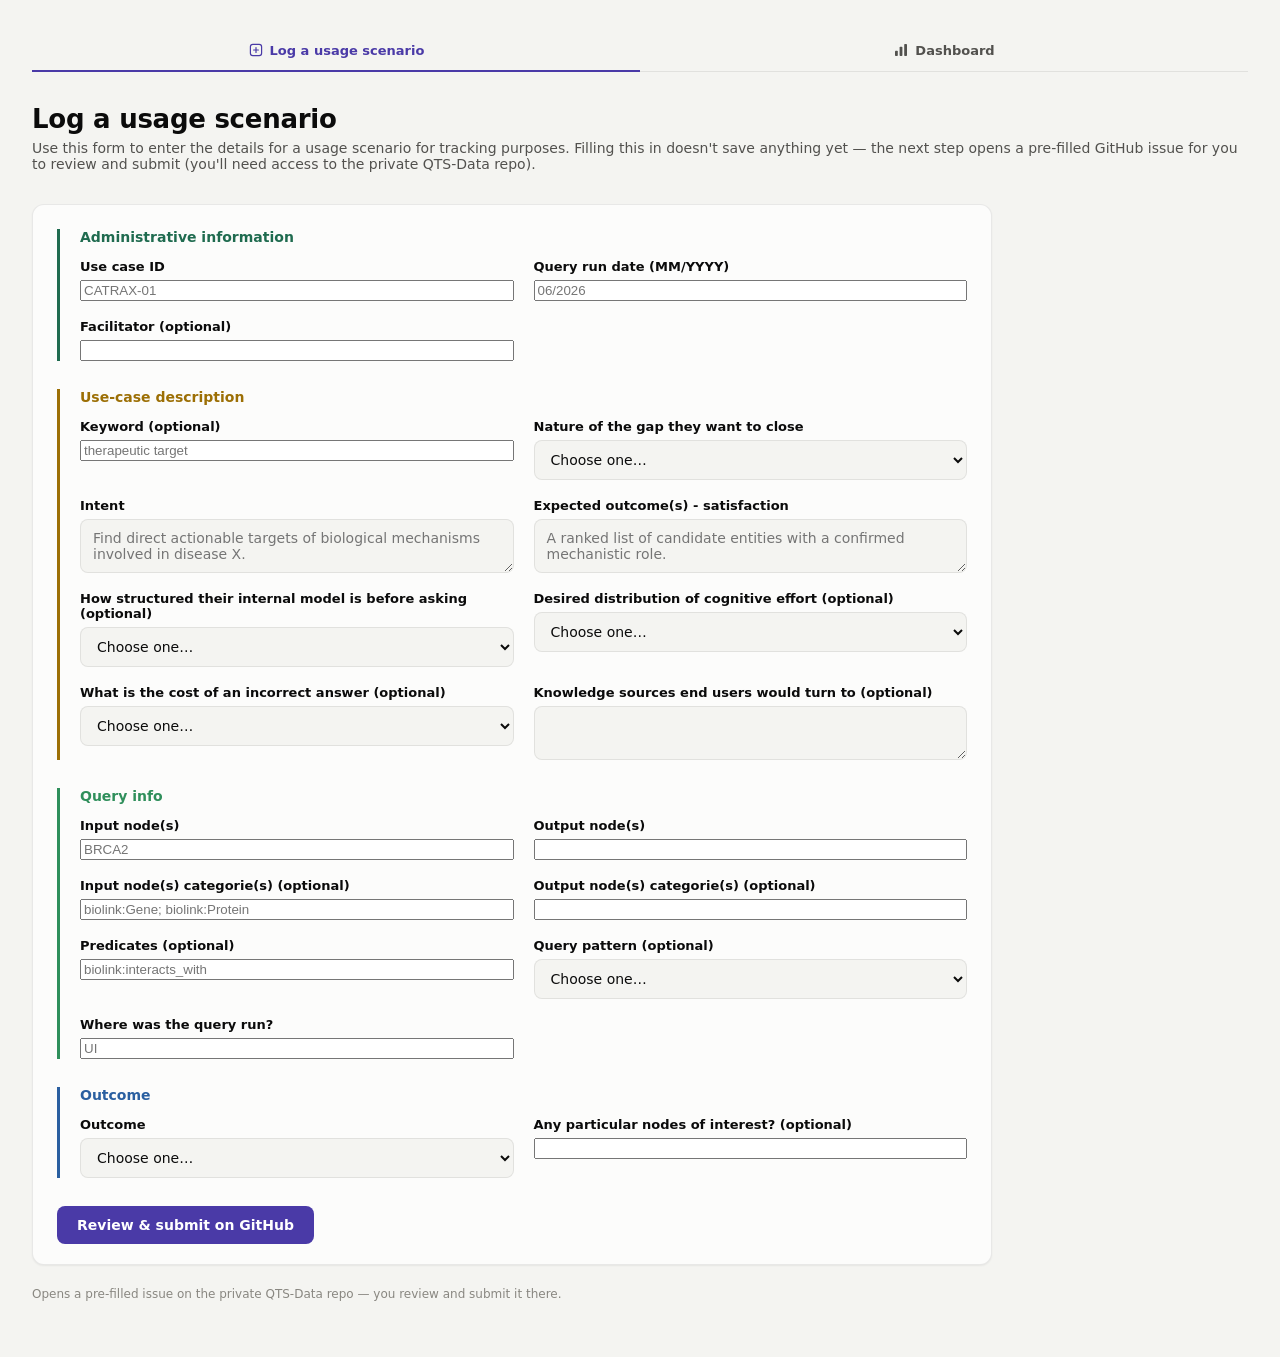
==== docs/log-scenario.html @ da1ccf17 "Add files via upload" ====
<!doctype html>
<html lang="en">
<head>
  <meta charset="utf-8" />
  <meta name="viewport" content="width=device-width, initial-scale=1" />
  <title>Log a Usage Scenario — QTS Dashboard</title>
  <link rel="stylesheet" href="style.css" />
</head>
<body>
  <main class="page">
    <nav class="tab-bar">
      <a href="log-scenario.html" class="tab-link is-active">
        <svg class="tab-icon" viewBox="0 0 20 20" fill="none" aria-hidden="true">
          <rect x="3" y="3" width="14" height="14" rx="3" stroke="currentColor" stroke-width="1.5"/>
          <path d="M10 7v6M7 10h6" stroke="currentColor" stroke-width="1.5" stroke-linecap="round"/>
        </svg>
        Log a usage scenario
      </a>
      <a href="index.html" class="tab-link">
        <svg class="tab-icon" viewBox="0 0 20 20" fill="none" aria-hidden="true">
          <rect x="2.5" y="11" width="3.5" height="6.5" rx="1" fill="currentColor"/>
          <rect x="8.25" y="6" width="3.5" height="11.5" rx="1" fill="currentColor"/>
          <rect x="14" y="2.5" width="3.5" height="15" rx="1" fill="currentColor"/>
        </svg>
        Dashboard
      </a>
    </nav>

    <header class="page-header">
      <h1>Log a usage scenario</h1>
      <p class="subtitle">
        Use this form to enter the details for a usage scenario for tracking purposes.
        Filling this in doesn't save anything yet — the next step opens a pre-filled
        GitHub issue for you to review and submit (you'll need access to the private
        QTS-Data repo).
      </p>
    </header>

    <section class="chart-card form-card">
      <form id="scenario-form" novalidate>

        <!-- Administrative information -->
        <div class="form-section" style="border-left-color: var(--cat-admin)">
          <h2 class="form-section-title" style="color: var(--cat-admin)">Administrative information</h2>
          <div class="form-section-fields">

            <div class="form-field form-field-third">
              <label for="use_case_id">Use case ID</label>
              <input type="text" id="use_case_id" name="use_case_id" required placeholder="CATRAX-01" />
            </div>

            <div class="form-field form-field-third">
              <label for="query_run_date">Query run date (MM/YYYY)</label>
              <input
                type="text"
                id="query_run_date"
                name="query_run_date"
                required
                placeholder="06/2026"
                pattern="^(0[1-9]|1[0-2])/\d{4}$"
              />
            </div>

            <div class="form-field form-field-third">
              <label for="facilitator">Facilitator (optional)</label>
              <input type="text" id="facilitator" name="facilitator" />
            </div>

          </div>
        </div>

        <!-- Use-case description -->
        <div class="form-section" style="border-left-color: var(--cat-usecase)">
          <h2 class="form-section-title" style="color: var(--cat-usecase)">Use-case description</h2>
          <div class="form-section-fields">

            <div class="form-field">
              <label for="keyword">Keyword (optional)</label>
              <input type="text" id="keyword" name="keyword" placeholder="therapeutic target" />
            </div>

            <div class="form-field">
              <label for="nature_of_gap">Nature of the gap they want to close</label>
              <select id="nature_of_gap" name="nature_of_gap" required>
                <option value="" disabled selected>Choose one…</option>
                <option>0 - out of scope</option>
                <option>1 - Information gap</option>
                <option>2 - Understanding gap</option>
                <option>3 - Decision gap</option>
                <option>4 - Production gap</option>
                <option>5 - Orientation gap</option>
              </select>
            </div>

            <div class="form-field">
              <label for="intent">Intent</label>
              <textarea
                id="intent"
                name="intent"
                rows="2"
                required
                placeholder="Find direct actionable targets of biological mechanisms involved in disease X."
              ></textarea>
            </div>

            <div class="form-field">
              <label for="expected_outcome">Expected outcome(s) - satisfaction</label>
              <textarea
                id="expected_outcome"
                name="expected_outcome"
                rows="2"
                required
                placeholder="A ranked list of candidate entities with a confirmed mechanistic role."
              ></textarea>
            </div>

            <div class="form-field form-field-third">
              <label for="internal_model_structure">How structured their internal model is before asking (optional)</label>
              <select id="internal_model_structure" name="internal_model_structure">
                <option value="" selected>Choose one…</option>
                <option>1 - Undefined</option>
                <option>2 - Broad</option>
                <option>3 - Structured</option>
                <option>4 - Constrained</option>
                <option>5 - Hypothesis-driven</option>
              </select>
            </div>

            <div class="form-field form-field-third">
              <label for="cognitive_effort">Desired distribution of cognitive effort (optional)</label>
              <select id="cognitive_effort" name="cognitive_effort">
                <option value="" selected>Choose one…</option>
                <option>1 - Stimulus only</option>
                <option>2 - Co-thinking</option>
                <option>3 - Guided support</option>
                <option>4 - Delegated reasoning</option>
                <option>5 - Full delegation</option>
              </select>
            </div>

            <div class="form-field form-field-third">
              <label for="cost_of_error">What is the cost of an incorrect answer (optional)</label>
              <select id="cost_of_error" name="cost_of_error">
                <option value="" selected>Choose one…</option>
                <option>1 - Low</option>
                <option>2 - Moderate</option>
                <option>3 - Practical impact</option>
                <option>4 - High consequence</option>
                <option>5 - Critical/irreversible</option>
              </select>
            </div>

            <div class="form-field form-field-full">
              <label for="knowledge_sources">Knowledge sources end users would turn to (optional)</label>
              <textarea id="knowledge_sources" name="knowledge_sources" rows="2"></textarea>
            </div>

          </div>
        </div>

        <!-- Query info -->
        <div class="form-section" style="border-left-color: var(--cat-query)">
          <h2 class="form-section-title" style="color: var(--cat-query)">Query info</h2>
          <div class="form-section-fields">

            <div class="form-field">
              <label for="input_nodes">Input node(s)</label>
              <input type="text" id="input_nodes" name="input_nodes" required placeholder="BRCA2" />
            </div>

            <div class="form-field">
              <label for="output_nodes">Output node(s)</label>
              <input type="text" id="output_nodes" name="output_nodes" required />
            </div>

            <div class="form-field form-field-third">
              <label for="input_node_categories">Input node(s) categorie(s) (optional)</label>
              <input type="text" id="input_node_categories" name="input_node_categories" placeholder="biolink:Gene; biolink:Protein" />
            </div>

            <div class="form-field form-field-third">
              <label for="output_node_categories">Output node(s) categorie(s) (optional)</label>
              <input type="text" id="output_node_categories" name="output_node_categories" />
            </div>

            <div class="form-field form-field-third">
              <label for="predicates">Predicates (optional)</label>
              <input type="text" id="predicates" name="predicates" placeholder="biolink:interacts_with" />
            </div>

            <div class="form-field">
              <label for="query_pattern">Query pattern (optional)</label>
              <select id="query_pattern" name="query_pattern">
                <option value="" selected>Choose one…</option>
                <option>1 - Deductive</option>
                <option>2 - Causal</option>
                <option>3 - Mechanistic</option>
                <option>4 - Contextual</option>
              </select>
            </div>

            <div class="form-field">
              <label for="where_run">Where was the query run?</label>
              <input type="text" id="where_run" name="where_run" required placeholder="UI" />
            </div>

          </div>
        </div>

        <!-- Outcome -->
        <div class="form-section" style="border-left-color: var(--cat-outcome)">
          <h2 class="form-section-title" style="color: var(--cat-outcome)">Outcome</h2>
          <div class="form-section-fields">

            <div class="form-field">
              <label for="outcome">Outcome</label>
              <select id="outcome" name="outcome" required>
                <option value="" disabled selected>Choose one…</option>
                <option>Y</option>
                <option>Partial</option>
                <option>N</option>
              </select>
            </div>

            <div class="form-field">
              <label for="nodes_of_interest">Any particular nodes of interest? (optional)</label>
              <input type="text" id="nodes_of_interest" name="nodes_of_interest" />
            </div>

            <div id="outcome-followups" hidden>
              <p class="form-section-note">
                The fields below are about what went wrong — fill them in since the
                outcome above wasn't fully successful.
              </p>

              <div class="form-field">
                <label for="nodes_of_non_interest">Any particular nodes of non interest (must not show)?</label>
                <input type="text" id="nodes_of_non_interest" name="nodes_of_non_interest" />
              </div>

              <div class="form-field">
                <label for="system_functioning_level">Translator system functioning level for need</label>
                <input type="text" id="system_functioning_level" name="system_functioning_level" placeholder="grouping" />
              </div>

              <div class="form-field">
                <label for="workaround_existing">Is a workaround existing? (indicate the development stage)</label>
                <input type="text" id="workaround_existing" name="workaround_existing" placeholder="not implemented yet" />
              </div>

              <div class="form-field">
                <label for="github_issue_link">GitHub issue link (separate dev-team issue, not this submission)</label>
                <input type="url" id="github_issue_link" name="github_issue_link" placeholder="https://github.com/…" />
              </div>

              <div class="form-field form-field-full">
                <label for="explanation_of_need">Explanation of the need</label>
                <textarea id="explanation_of_need" name="explanation_of_need" rows="2"></textarea>
              </div>
            </div>

          </div>
        </div>

        <div id="form-message" class="form-message" hidden></div>

        <button type="submit" class="form-submit">Review &amp; submit on GitHub</button>
      </form>
    </section>

    <footer class="page-footer">
      <span>Opens a pre-filled issue on the private QTS-Data repo — you review and submit it there.</span>
    </footer>
  </main>

  <script src="log-scenario.js"></script>
</body>
</html>
---- docs/style.css ----
:root {
  color-scheme: light;
  --surface-1: #fcfcfb;
  --page-plane: #f4f4f1;
  --text-primary: #0b0b0b;
  --text-secondary: #52514e;
  --text-muted: #898781;
  --gridline: #e1e0d9;
  --baseline: #c3c2b7;
  --border: rgba(11, 11, 11, 0.08);
  --shadow: rgba(11, 11, 11, 0.06);
  --series-1: #4a3aa7;
  --series-1-hover: #352b7c;
  --series-1-track: #e9e5f7;
  --badge-live-bg: #ece8f9;
  --badge-live-text: #3a2f85;
  --rank-bg: #edece7;
  --status-critical: #d03b3b;
  --status-critical-bg: rgba(208, 59, 59, 0.10);
  /* Status palette -- fixed, never themed (same values in light/dark per
     the dataviz skill's reference palette). Used for the Outcome chart's
     Y/Partial/N, which carries inherent good/warn/bad meaning, not
     generic categorical identity. */
  --status-good: #0ca30c;
  --status-warning: #fab219;
  /* log-scenario.html section accents, matching DataDictionary.pdf's 4
     category colors (approximate -- tune against the PDF directly if the
     exact hues matter). Used as section accents only, not the site's
     primary brand color. */
  --cat-admin: #1f6b4f;
  --cat-usecase: #9c6f05;
  --cat-query: #2f8f5b;
  --cat-outcome: #2a5fa0;
}

@media (prefers-color-scheme: dark) {
  :root {
    color-scheme: dark;
    --surface-1: #1a1a19;
    --page-plane: #101010;
    --text-primary: #ffffff;
    --text-secondary: #c3c2b7;
    --text-muted: #898781;
    --gridline: #2c2c2a;
    --baseline: #383835;
    --border: rgba(255, 255, 255, 0.09);
    --shadow: rgba(0, 0, 0, 0.35);
    --series-1: #9085e9;
    --series-1-hover: #aba2f0;
    --series-1-track: #241f3d;
    --badge-live-bg: #2a2447;
    --badge-live-text: #b7aef2;
    --rank-bg: #242423;
    --cat-admin: #4fcfa0;
    --cat-usecase: #e0b23e;
    --cat-query: #6bd99b;
    --cat-outcome: #7da8e0;
  }
}

* {
  box-sizing: border-box;
}

body {
  margin: 0;
  background: var(--page-plane);
  color: var(--text-primary);
  font-family: system-ui, -apple-system, "Segoe UI", sans-serif;
}

.page {
  max-width: 1600px;
  margin: 0 auto;
  padding: 32px 32px 56px;
}

/* ---------- Nav ---------- */

.tab-bar {
  display: flex;
  border-bottom: 1px solid var(--border);
  margin-bottom: 32px;
}

.tab-link {
  display: flex;
  align-items: center;
  justify-content: center;
  gap: 6px;
  flex: 1;
  padding: 10px 0 12px;
  font-size: 13px;
  font-weight: 600;
  color: var(--text-secondary);
  text-decoration: none;
  border-bottom: 2px solid transparent;
  margin-bottom: -1px;
}

.tab-link:hover {
  color: var(--text-primary);
}

.tab-link.is-active {
  color: var(--series-1);
  border-bottom-color: var(--series-1);
}

.tab-icon {
  width: 16px;
  height: 16px;
  flex-shrink: 0;
}

/* ---------- Header ---------- */

.header-top {
  display: flex;
  align-items: center;
  justify-content: flex-end;
  gap: 12px;
  margin-bottom: 16px;
}

.badge {
  display: inline-flex;
  align-items: center;
  gap: 6px;
  font-size: 12px;
  font-weight: 600;
  padding: 5px 10px;
  border-radius: 999px;
  white-space: nowrap;
}

.badge-muted {
  background: transparent;
  color: var(--text-muted);
  font-weight: 500;
}

.page-header h1 {
  font-size: 26px;
  font-weight: 700;
  letter-spacing: -0.01em;
  margin: 0 0 6px;
}

.subtitle {
  color: var(--text-secondary);
  margin: 0 0 32px;
  font-size: 14px;
}

/* ---------- Stat tiles ---------- */

.stat-grid {
  display: grid;
  grid-template-columns: repeat(3, 1fr);
  gap: 14px;
  margin-bottom: 20px;
}

@media (max-width: 640px) {
  .stat-grid {
    grid-template-columns: 1fr;
  }
}

.stat-tile {
  display: flex;
  flex-direction: column;
  gap: 6px;
  background: var(--surface-1);
  border: 1px solid var(--border);
  border-radius: 12px;
  padding: 18px 20px 20px;
  box-shadow: 0 1px 2px var(--shadow);
}

.stat-icon {
  width: 18px;
  height: 18px;
  color: var(--series-1);
  margin-bottom: 2px;
}

.stat-label {
  font-size: 13px;
  color: var(--text-secondary);
}

.stat-value {
  font-size: 32px;
  font-weight: 700;
  line-height: 1.1;
  letter-spacing: -0.01em;
  font-variant-numeric: proportional-nums;
}

.stat-value-text {
  font-size: 18px;
  font-weight: 600;
  line-height: 1.3;
}

.stat-sub {
  font-size: 13px;
  color: var(--text-muted);
}

/* ---------- Chart grid ---------- */

.chart-grid {
  display: grid;
  grid-template-columns: repeat(2, minmax(0, 1fr));
  gap: 20px;
  margin-bottom: 20px;
}

.chart-grid .chart-card {
  margin-bottom: 0;
}

/* Charts that need the full row -- the trend line (many x-axis points)
   and the outcome-by-gap breakdown (a legend + several stacked rows). */
.chart-span-2 {
  grid-column: 1 / -1;
}

@media (max-width: 860px) {
  .chart-grid {
    grid-template-columns: 1fr;
  }
}

/* ---------- Chart card ---------- */

.chart-card {
  background: var(--surface-1);
  border: 1px solid var(--border);
  border-radius: 12px;
  padding: 24px 24px 20px;
  margin-bottom: 20px;
  box-shadow: 0 1px 2px var(--shadow);
  position: relative;
}

.chart-card-header {
  display: flex;
  align-items: baseline;
  justify-content: space-between;
  gap: 12px;
  margin-bottom: 18px;
  flex-wrap: wrap;
}

.chart-card-header h2 {
  font-size: 15px;
  font-weight: 600;
  margin: 0;
}

.chart-card-sub {
  font-size: 12px;
  color: var(--text-muted);
}

.empty-state {
  color: var(--text-muted);
  font-size: 14px;
  padding: 24px 0;
}

#chart-container,
#outcome-container {
  display: flex;
  flex-direction: column;
  gap: 4px;
}

.bar-row,
.outcome-row {
  display: grid;
  align-items: center;
  gap: 12px;
  padding: 7px 8px;
  border-radius: 8px;
  cursor: pointer;
}

.bar-row {
  grid-template-columns: 22px minmax(0, 160px) 1fr 40px 44px;
}

/* No rank column — outcome is a fixed 3-state scale, not ranked by count. */
.outcome-row {
  grid-template-columns: minmax(0, 160px) 1fr 40px 44px;
}

.bar-row:hover,
.bar-row:focus-visible,
.outcome-row:hover,
.outcome-row:focus-visible {
  background: color-mix(in srgb, var(--series-1) 6%, transparent);
  outline: none;
}

.bar-row:focus-visible,
.outcome-row:focus-visible {
  outline: 2px solid var(--series-1);
  outline-offset: -2px;
}

.bar-rank {
  width: 22px;
  height: 22px;
  border-radius: 50%;
  background: var(--rank-bg);
  color: var(--text-secondary);
  font-size: 11px;
  font-weight: 700;
  display: flex;
  align-items: center;
  justify-content: center;
  font-variant-numeric: tabular-nums;
}

.bar-label {
  overflow: hidden;
  text-overflow: ellipsis;
  white-space: nowrap;
  font-size: 13px;
  color: var(--text-primary);
  font-weight: 500;
}

.bar-track {
  height: 20px;
  border-radius: 6px;
  background: var(--series-1-track);
  overflow: hidden;
}

.bar-fill {
  height: 100%;
  background: var(--series-1);
  border-radius: 6px;
  min-width: 6px;
  transition: background 0.1s ease;
}

.bar-row:hover .bar-fill,
.bar-row:focus-visible .bar-fill {
  background: var(--series-1-hover);
}

/* Outcome carries inherent good/warn/bad meaning, so its fill uses the
   fixed status palette instead of the brand hue -- never color alone,
   always paired with the row's own text label. */
.bar-fill-good {
  background: var(--status-good);
}

.bar-fill-warning {
  background: var(--status-warning);
}

.bar-fill-critical {
  background: var(--status-critical);
}

.outcome-row:hover .bar-fill,
.outcome-row:focus-visible .bar-fill {
  filter: brightness(0.88);
}

.bar-value {
  font-size: 13px;
  font-weight: 600;
  color: var(--text-primary);
  font-variant-numeric: tabular-nums;
  text-align: right;
}

.bar-pct {
  font-size: 12px;
  color: var(--text-muted);
  font-variant-numeric: tabular-nums;
  text-align: right;
}

/* ---------- Stacked chart (outcome by gap) ---------- */

.stacked-legend {
  display: flex;
  gap: 16px;
  flex-wrap: wrap;
  margin-bottom: 14px;
}

.legend-item {
  display: flex;
  align-items: center;
  gap: 6px;
  font-size: 12px;
  color: var(--text-secondary);
}

.legend-swatch {
  width: 10px;
  height: 10px;
  border-radius: 2px;
  flex-shrink: 0;
}

.legend-swatch-good {
  background: var(--status-good);
}

.legend-swatch-warning {
  background: var(--status-warning);
}

.legend-swatch-critical {
  background: var(--status-critical);
}

.stacked-rows {
  display: flex;
  flex-direction: column;
  gap: 4px;
}

.stacked-row {
  display: grid;
  grid-template-columns: minmax(0, 160px) 1fr 40px;
  align-items: center;
  gap: 12px;
  padding: 7px 8px;
  border-radius: 8px;
  cursor: pointer;
}

.stacked-row:hover {
  background: color-mix(in srgb, var(--series-1) 6%, transparent);
}

.stacked-label {
  overflow: hidden;
  text-overflow: ellipsis;
  white-space: nowrap;
  font-size: 13px;
  color: var(--text-primary);
  font-weight: 500;
}

.stacked-track {
  height: 20px;
  border-radius: 6px;
  display: flex;
  gap: 2px; /* the surface-color gap between segments */
  overflow: hidden;
}

.stacked-segment {
  height: 100%;
  cursor: pointer;
}

.stacked-segment:focus-visible {
  outline: 2px solid var(--text-primary);
  outline-offset: -2px;
}

.stacked-segment:first-child {
  border-radius: 6px 0 0 6px;
}

.stacked-segment:last-child {
  border-radius: 0 6px 6px 0;
}

.stacked-segment-good {
  background: var(--status-good);
}

.stacked-segment-warning {
  background: var(--status-warning);
}

.stacked-segment-critical {
  background: var(--status-critical);
}

.stacked-total {
  font-size: 13px;
  font-weight: 600;
  color: var(--text-primary);
  font-variant-numeric: tabular-nums;
  text-align: right;
}

/* ---------- Tooltip ---------- */

.tooltip {
  position: absolute;
  pointer-events: none;
  background: var(--surface-1);
  border: 1px solid var(--border);
  border-radius: 6px;
  padding: 8px 10px;
  font-size: 13px;
  box-shadow: 0 4px 16px var(--shadow);
  white-space: nowrap;
  z-index: 10;
}

.tooltip .tooltip-value {
  font-weight: 700;
  color: var(--text-primary);
}

.tooltip .tooltip-label {
  color: var(--text-secondary);
  margin-left: 6px;
}

/* ---------- Trend chart ---------- */

.trend-chart {
  width: 100%;
}

.trend-svg {
  width: 100%;
  height: auto;
  display: block;
  overflow: visible;
}

.trend-gridline {
  stroke: var(--gridline);
  stroke-width: 1;
}

.trend-baseline {
  stroke: var(--baseline);
  stroke-width: 1;
}

.trend-tick-label,
.trend-month-label {
  font-size: 10px;
  fill: var(--text-muted);
  font-variant-numeric: tabular-nums;
}

.trend-area {
  fill: var(--series-1);
  fill-opacity: 0.1;
  stroke: none;
}

.trend-line {
  fill: none;
  stroke: var(--series-1);
  stroke-width: 2;
  stroke-linejoin: round;
  stroke-linecap: round;
}

.trend-end-dot {
  fill: var(--series-1);
  stroke: var(--surface-1);
  stroke-width: 2;
}

.trend-end-label {
  font-size: 12px;
  font-weight: 700;
  fill: var(--text-primary);
  font-variant-numeric: tabular-nums;
}

.trend-crosshair {
  stroke: var(--baseline);
  stroke-width: 1;
}

/* ---------- Footer ---------- */

.page-footer {
  margin-top: 22px;
  font-size: 12px;
  color: var(--text-muted);
}

/* ---------- Form (log-scenario.html) ---------- */

.form-card {
  max-width: 960px;
}

.form-section {
  border-left: 3px solid transparent;
  padding-left: 20px;
  margin-bottom: 28px;
}

.form-section-title {
  font-size: 14px;
  font-weight: 700;
  margin: 0 0 14px;
}

.form-section-note {
  font-size: 12px;
  color: var(--text-muted);
  margin: -8px 0 16px;
  grid-column: 1 / -1;
}

/* A 6-column base grid so rows of 2 or 3 fields both land evenly: a plain
   .form-field spans half a row (3/6, the default); .form-field-third spans
   a third (2/6, for 3-up rows); .form-field-full spans the whole row. */
.form-section-fields {
  display: grid;
  grid-template-columns: repeat(6, minmax(0, 1fr));
  gap: 18px 20px;
}

@media (max-width: 860px) {
  .form-section-fields {
    grid-template-columns: repeat(2, minmax(0, 1fr));
  }
  .form-field-third {
    grid-column: span 1;
  }
}

@media (max-width: 520px) {
  .form-section-fields {
    grid-template-columns: 1fr;
  }
  .form-field-third {
    grid-column: span 1;
  }
}

.form-field-third {
  grid-column: span 2;
}

.form-field-full {
  grid-column: 1 / -1;
}

/* #outcome-followups wraps a group of conditional fields; when visible its
   children need to participate directly in the parent .form-section-fields
   grid (not sit in their own nested box). When JS sets [hidden], the
   browser's own [hidden] { display: none } default takes over as normal. */
#outcome-followups:not([hidden]) {
  display: contents;
}

.form-field {
  grid-column: span 3;
  display: flex;
  flex-direction: column;
  gap: 6px;
}

.form-field label {
  font-size: 13px;
  font-weight: 600;
  color: var(--text-primary);
}

.form-field select,
.form-field textarea {
  font: inherit;
  font-size: 14px;
  color: var(--text-primary);
  background: var(--page-plane);
  border: 1px solid var(--border);
  border-radius: 8px;
  padding: 10px 12px;
  resize: vertical;
}

.form-field select:focus,
.form-field textarea:focus {
  outline: 2px solid var(--series-1);
  outline-offset: -1px;
}

.form-checkbox-field {
  display: flex;
  align-items: flex-start;
  gap: 8px;
  margin-bottom: 20px;
}

.form-checkbox-field input[type="checkbox"] {
  width: 16px;
  height: 16px;
  margin-top: 2px;
  accent-color: var(--series-1);
  flex-shrink: 0;
  cursor: pointer;
}

.form-checkbox-field label {
  font-size: 13px;
  color: var(--text-secondary);
  cursor: pointer;
}

.form-submit {
  font: inherit;
  font-size: 14px;
  font-weight: 600;
  color: #ffffff;
  background: var(--series-1);
  border: none;
  border-radius: 8px;
  padding: 11px 20px;
  cursor: pointer;
}

.form-submit:hover:not(:disabled) {
  background: var(--series-1-hover);
}

.form-submit:disabled {
  opacity: 0.6;
  cursor: default;
}

.form-message {
  font-size: 13px;
  padding: 10px 14px;
  border-radius: 8px;
  margin-bottom: 16px;
}

.form-message-success {
  background: var(--badge-live-bg);
  color: var(--badge-live-text);
}

.form-message-success a {
  color: inherit;
  font-weight: 700;
}

.form-message-error {
  background: var(--status-critical-bg);
  color: var(--status-critical);
}
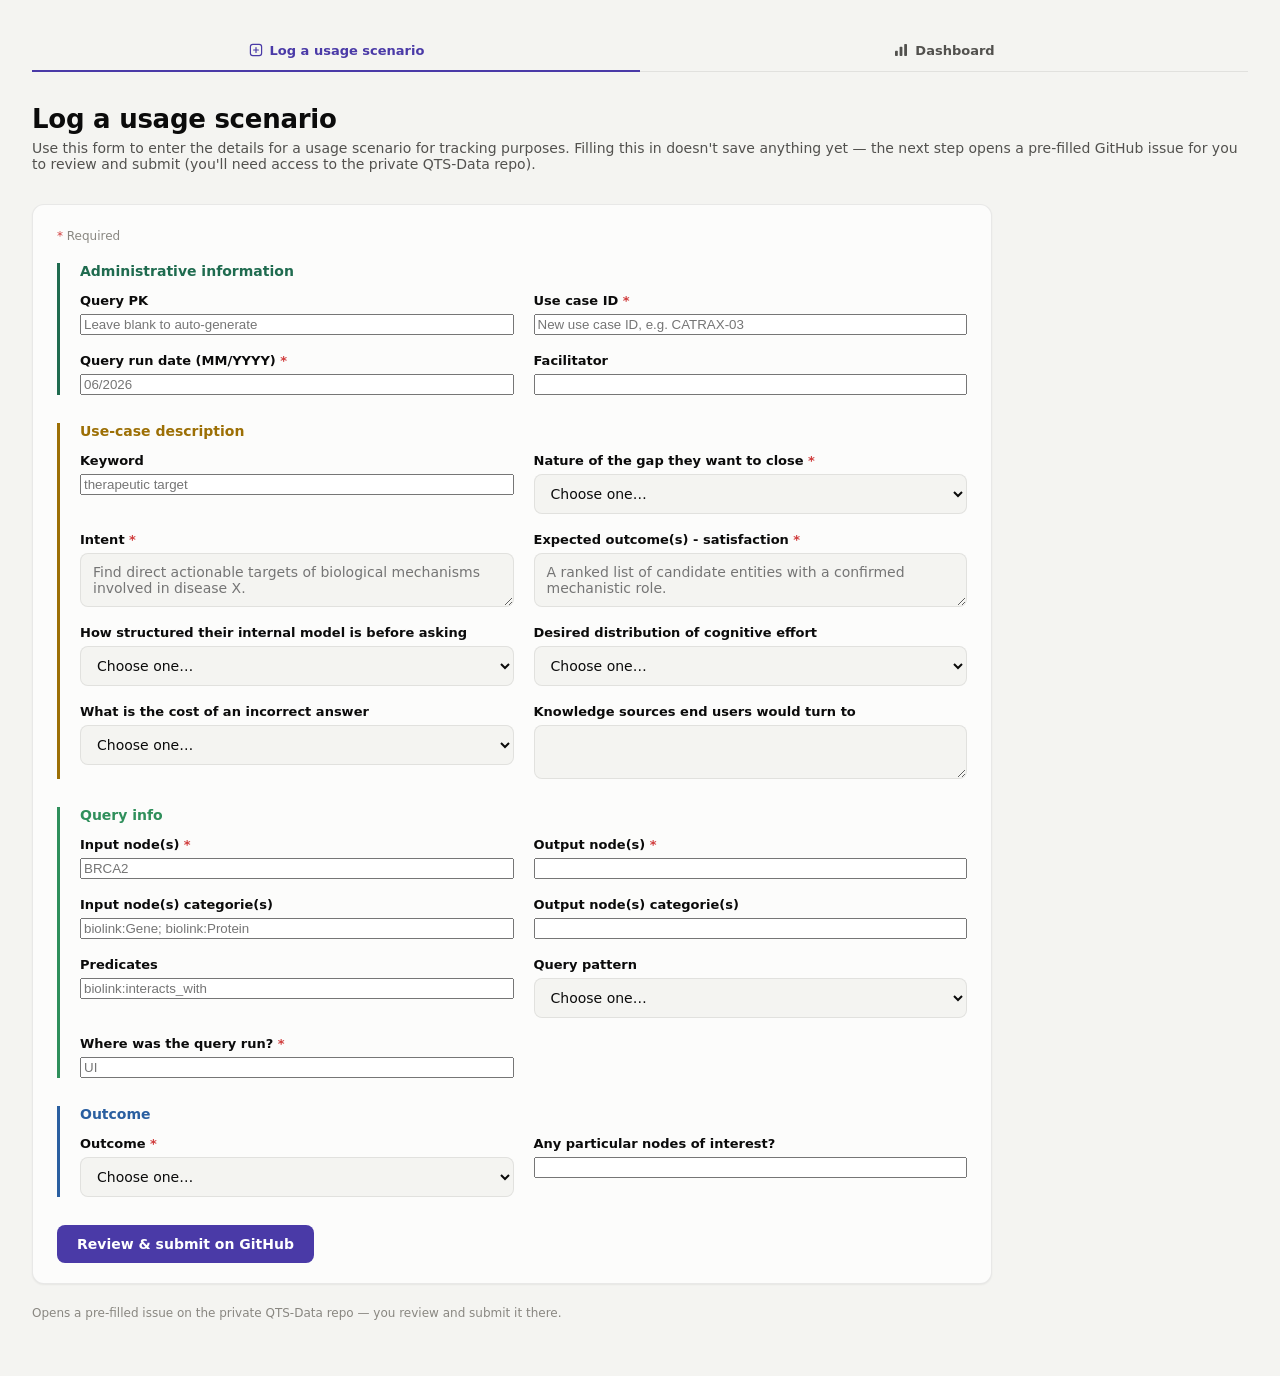
==== commit f65a9886: "🚀 new plots" ====
--- a/docs/log-scenario.html
+++ b/docs/log-scenario.html
@@ -38,18 +38,37 @@
 
     <section class="chart-card form-card">
       <form id="scenario-form" novalidate>
+        <p class="form-required-note"><span class="required-mark">*</span> Required</p>
 
         <!-- Administrative information -->
         <div class="form-section" style="border-left-color: var(--cat-admin)">
           <h2 class="form-section-title" style="color: var(--cat-admin)">Administrative information</h2>
           <div class="form-section-fields">
 
-            <div class="form-field form-field-third">
-              <label for="use_case_id">Use case ID</label>
-              <input type="text" id="use_case_id" name="use_case_id" required placeholder="CATRAX-01" />
-            </div>
-
-            <div class="form-field form-field-third">
+            <div class="form-field">
+              <label for="query_pk">Query PK</label>
+              <input
+                type="text"
+                id="query_pk"
+                name="query_pk"
+                placeholder="Leave blank to auto-generate"
+                pattern="^[A-Za-z0-9\-]+$"
+                title="Letters, numbers and hyphens only"
+              />
+            </div>
+
+            <!-- Neither control carries name="use_case_id": log-scenario.js
+                 sets that param from whichever one is in use. -->
+            <div class="form-field">
+              <label for="use_case_id_select">Use case ID</label>
+              <select id="use_case_id_select" required>
+                <option value="" disabled selected>Choose one…</option>
+                <option value="__new__">+ Add a new use case ID…</option>
+              </select>
+              <input type="text" id="use_case_id_new" placeholder="New use case ID, e.g. CATRAX-03" hidden />
+            </div>
+
+            <div class="form-field">
               <label for="query_run_date">Query run date (MM/YYYY)</label>
               <input
                 type="text"
@@ -61,8 +80,8 @@
               />
             </div>
 
-            <div class="form-field form-field-third">
-              <label for="facilitator">Facilitator (optional)</label>
+            <div class="form-field">
+              <label for="facilitator">Facilitator</label>
               <input type="text" id="facilitator" name="facilitator" />
             </div>
 
@@ -75,7 +94,7 @@
           <div class="form-section-fields">
 
             <div class="form-field">
-              <label for="keyword">Keyword (optional)</label>
+              <label for="keyword">Keyword</label>
               <input type="text" id="keyword" name="keyword" placeholder="therapeutic target" />
             </div>
 
@@ -115,7 +134,7 @@
             </div>
 
             <div class="form-field form-field-third">
-              <label for="internal_model_structure">How structured their internal model is before asking (optional)</label>
+              <label for="internal_model_structure">How structured their internal model is before asking</label>
               <select id="internal_model_structure" name="internal_model_structure">
                 <option value="" selected>Choose one…</option>
                 <option>1 - Undefined</option>
@@ -127,7 +146,7 @@
             </div>
 
             <div class="form-field form-field-third">
-              <label for="cognitive_effort">Desired distribution of cognitive effort (optional)</label>
+              <label for="cognitive_effort">Desired distribution of cognitive effort</label>
               <select id="cognitive_effort" name="cognitive_effort">
                 <option value="" selected>Choose one…</option>
                 <option>1 - Stimulus only</option>
@@ -139,7 +158,7 @@
             </div>
 
             <div class="form-field form-field-third">
-              <label for="cost_of_error">What is the cost of an incorrect answer (optional)</label>
+              <label for="cost_of_error">What is the cost of an incorrect answer</label>
               <select id="cost_of_error" name="cost_of_error">
                 <option value="" selected>Choose one…</option>
                 <option>1 - Low</option>
@@ -151,7 +170,7 @@
             </div>
 
             <div class="form-field form-field-full">
-              <label for="knowledge_sources">Knowledge sources end users would turn to (optional)</label>
+              <label for="knowledge_sources">Knowledge sources end users would turn to</label>
               <textarea id="knowledge_sources" name="knowledge_sources" rows="2"></textarea>
             </div>
 
@@ -174,22 +193,22 @@
             </div>
 
             <div class="form-field form-field-third">
-              <label for="input_node_categories">Input node(s) categorie(s) (optional)</label>
+              <label for="input_node_categories">Input node(s) categorie(s)</label>
               <input type="text" id="input_node_categories" name="input_node_categories" placeholder="biolink:Gene; biolink:Protein" />
             </div>
 
             <div class="form-field form-field-third">
-              <label for="output_node_categories">Output node(s) categorie(s) (optional)</label>
+              <label for="output_node_categories">Output node(s) categorie(s)</label>
               <input type="text" id="output_node_categories" name="output_node_categories" />
             </div>
 
             <div class="form-field form-field-third">
-              <label for="predicates">Predicates (optional)</label>
+              <label for="predicates">Predicates</label>
               <input type="text" id="predicates" name="predicates" placeholder="biolink:interacts_with" />
             </div>
 
             <div class="form-field">
-              <label for="query_pattern">Query pattern (optional)</label>
+              <label for="query_pattern">Query pattern</label>
               <select id="query_pattern" name="query_pattern">
                 <option value="" selected>Choose one…</option>
                 <option>1 - Deductive</option>
@@ -223,7 +242,7 @@
             </div>
 
             <div class="form-field">
-              <label for="nodes_of_interest">Any particular nodes of interest? (optional)</label>
+              <label for="nodes_of_interest">Any particular nodes of interest?</label>
               <input type="text" id="nodes_of_interest" name="nodes_of_interest" />
             </div>
 
--- a/docs/style.css
+++ b/docs/style.css
@@ -31,6 +31,36 @@
   --cat-usecase: #9c6f05;
   --cat-query: #2f8f5b;
   --cat-outcome: #2a5fa0;
+  /* Diverging blue <-> red with a neutral gray midpoint (cost of an
+     incorrect answer: Low ... Critical). Each arm validated as a one-hue
+     ordinal ramp with the dataviz skill's validator, per mode. */
+  --diverging-1: #256abf;
+  --diverging-2: #86b6ef;
+  --diverging-3: #d6d5ce;
+  --diverging-4: #f09a99;
+  --diverging-5: #d13f3e;
+  /* Heatmap: 5 steps of the brand purple mixed toward the surface, few ->
+     many, with the label ink that stays legible on each step. Defined via
+     var() so they follow --series-1/--surface-1 into dark mode. */
+  --heat-1: color-mix(in srgb, var(--series-1) 20%, var(--surface-1));
+  --heat-2: color-mix(in srgb, var(--series-1) 40%, var(--surface-1));
+  --heat-3: color-mix(in srgb, var(--series-1) 60%, var(--surface-1));
+  --heat-4: color-mix(in srgb, var(--series-1) 80%, var(--surface-1));
+  --heat-5: var(--series-1);
+  --heat-1-text: var(--text-primary);
+  --heat-2-text: var(--text-primary);
+  --heat-3-text: #ffffff;
+  --heat-4-text: #ffffff;
+  --heat-5-text: #ffffff;
+  /* Pie slices (where run, query pattern): categorical, fixed order, never
+     cycled -- a 5th+ category folds into a gray "Other". Validated all-pairs
+     with the dataviz skill's checker (light: all pass; dark: CVD in the
+     6-8 band, covered by the 2px slice gaps + labeled legend). */
+  --pie-1: #6250d6;
+  --pie-2: #eda100;
+  --pie-3: #008300;
+  --pie-4: #e87ba4;
+  --pie-other: #a9a8a0;
 }
 
 @media (prefers-color-scheme: dark) {
@@ -55,6 +85,26 @@
     --cat-usecase: #e0b23e;
     --cat-query: #6bd99b;
     --cat-outcome: #7da8e0;
+    --diverging-1: #5598e7;
+    --diverging-2: #1c5cab;
+    --diverging-3: #4a4a46;
+    --diverging-4: #9e4544;
+    --diverging-5: #e66767;
+    --heat-1: color-mix(in srgb, var(--series-1) 20%, var(--surface-1));
+    --heat-2: color-mix(in srgb, var(--series-1) 40%, var(--surface-1));
+    --heat-3: color-mix(in srgb, var(--series-1) 60%, var(--surface-1));
+    --heat-4: color-mix(in srgb, var(--series-1) 80%, var(--surface-1));
+    --heat-5: var(--series-1);
+    --heat-1-text: #ffffff;
+    --heat-2-text: #ffffff;
+    --heat-3-text: #ffffff;
+    --heat-4-text: #0b0b0b;
+    --heat-5-text: #0b0b0b;
+    --pie-1: #9085e9;
+    --pie-2: #c98500;
+    --pie-3: #008300;
+    --pie-4: #d55181;
+    --pie-other: #6a6964;
   }
 }
 
@@ -229,8 +279,17 @@
   grid-column: 1 / -1;
 }
 
+/* A full-width row holding three compact cards (the two pies + the
+   keyword cloud). */
+.chart-row-3 {
+  display: grid;
+  grid-template-columns: repeat(3, minmax(0, 1fr));
+  gap: 20px;
+}
+
 @media (max-width: 860px) {
-  .chart-grid {
+  .chart-grid,
+  .chart-row-3 {
     grid-template-columns: 1fr;
   }
 }
@@ -502,6 +561,272 @@
   text-align: right;
 }
 
+/* ---------- Diverging chart (cost of an incorrect answer) ---------- */
+
+.diverging-1 { background: var(--diverging-1); }
+.diverging-2 { background: var(--diverging-2); }
+.diverging-3 { background: var(--diverging-3); }
+.diverging-4 { background: var(--diverging-4); }
+.diverging-5 { background: var(--diverging-5); }
+
+.diverging-rows {
+  display: flex;
+  flex-direction: column;
+  gap: 4px;
+}
+
+.diverging-row {
+  display: grid;
+  grid-template-columns: minmax(0, 160px) 1fr 40px;
+  align-items: center;
+  gap: 12px;
+  padding: 7px 8px;
+  border-radius: 8px;
+}
+
+.diverging-row:hover {
+  background: color-mix(in srgb, var(--series-1) 6%, transparent);
+}
+
+/* The overall row sits apart from the per-gap rows below it. */
+.diverging-row-overall {
+  border-bottom: 1px solid var(--gridline);
+  border-radius: 8px 8px 0 0;
+  padding-bottom: 11px;
+  margin-bottom: 4px;
+}
+
+.diverging-row-overall .stacked-label {
+  font-weight: 700;
+}
+
+.diverging-track {
+  display: grid;
+  grid-template-columns: 1fr 1fr;
+  height: 20px;
+  /* the center line every row diverges from */
+  background: linear-gradient(var(--baseline), var(--baseline)) center / 1px 100% no-repeat;
+}
+
+.diverging-half {
+  display: flex;
+  gap: 2px; /* the surface-color gap between segments */
+  height: 100%;
+}
+
+.diverging-half-left {
+  justify-content: flex-end;
+  padding-right: 1px;
+}
+
+.diverging-half-right {
+  padding-left: 1px;
+}
+
+.diverging-segment {
+  height: 100%;
+  cursor: pointer;
+}
+
+.diverging-segment:focus-visible {
+  outline: 2px solid var(--text-primary);
+  outline-offset: -2px;
+}
+
+/* Rounded only at each bar's outer ends -- the center stays square. */
+.diverging-half-left .diverging-segment:first-child {
+  border-radius: 6px 0 0 6px;
+}
+
+.diverging-half-right .diverging-segment:last-child {
+  border-radius: 0 6px 6px 0;
+}
+
+.chart-note {
+  font-size: 12px;
+  color: var(--text-muted);
+  margin: 12px 0 0;
+}
+
+/* ---------- Heatmap (query pattern x gap) ---------- */
+
+.heatmap-scroll {
+  overflow-x: auto;
+}
+
+.heatmap {
+  display: grid;
+  gap: 2px;
+  min-width: 520px;
+  font-variant-numeric: tabular-nums;
+}
+
+.heatmap-col-label {
+  font-size: 12px;
+  color: var(--text-secondary);
+  text-align: center;
+  padding: 0 4px 6px;
+}
+
+.heatmap-row-label {
+  font-size: 13px;
+  font-weight: 500;
+  color: var(--text-primary);
+  overflow: hidden;
+  text-overflow: ellipsis;
+  white-space: nowrap;
+  align-self: center;
+  padding-right: 8px;
+}
+
+.heatmap-total-label {
+  color: var(--text-secondary);
+  font-weight: 600;
+}
+
+.heatmap-cell {
+  height: 40px;
+  border-radius: 4px;
+  display: flex;
+  align-items: center;
+  justify-content: center;
+  font-size: 13px;
+  font-weight: 600;
+  color: var(--text-primary);
+  background: var(--page-plane);
+}
+
+.heatmap-cell[tabindex] {
+  cursor: pointer;
+}
+
+.heat-1 { background: var(--heat-1); color: var(--heat-1-text); }
+.heat-2 { background: var(--heat-2); color: var(--heat-2-text); }
+.heat-3 { background: var(--heat-3); color: var(--heat-3-text); }
+.heat-4 { background: var(--heat-4); color: var(--heat-4-text); }
+.heat-5 { background: var(--heat-5); color: var(--heat-5-text); }
+
+.heat-legend {
+  display: flex;
+  align-items: center;
+  gap: 6px;
+  font-size: 12px;
+  color: var(--text-secondary);
+  margin-bottom: 14px;
+}
+
+.heat-legend .legend-swatch {
+  width: 18px;
+}
+
+.heatmap-cell:focus-visible {
+  outline: 2px solid var(--text-primary);
+  outline-offset: -2px;
+}
+
+.heatmap-row-total {
+  font-size: 13px;
+  font-weight: 600;
+  color: var(--text-secondary);
+  display: flex;
+  align-items: center;
+  justify-content: center;
+}
+
+/* ---------- Pie charts (where run, query pattern) ---------- */
+
+.pie-chart {
+  display: flex;
+  flex-direction: column;
+  align-items: center;
+  gap: 18px;
+}
+
+.pie-svg {
+  width: 160px;
+  height: 160px;
+  display: block;
+}
+
+.pie-slice {
+  stroke: var(--surface-1);
+  stroke-width: 2px; /* the surface-color gap between slices */
+  stroke-linejoin: round;
+  cursor: pointer;
+}
+
+.pie-slice:hover {
+  opacity: 0.85;
+}
+
+.pie-slice:focus-visible {
+  outline: none;
+  stroke: var(--text-primary);
+}
+
+.pie-legend {
+  display: flex;
+  flex-direction: column;
+  gap: 6px;
+  width: 100%;
+}
+
+.pie-legend-item {
+  display: grid;
+  grid-template-columns: 10px minmax(0, 1fr) auto;
+  align-items: center;
+  gap: 8px;
+  font-size: 13px;
+}
+
+.pie-legend-label {
+  color: var(--text-primary);
+  overflow: hidden;
+  text-overflow: ellipsis;
+  white-space: nowrap;
+}
+
+.pie-legend-value {
+  color: var(--text-secondary);
+  font-variant-numeric: tabular-nums;
+}
+
+/* ---------- Word cloud (keyword) ---------- */
+
+.word-cloud {
+  display: flex;
+  flex-wrap: wrap;
+  justify-content: center;
+  align-items: center;
+  gap: 8px 14px;
+  padding: 8px 4px;
+}
+
+.word-cloud-item {
+  display: inline-flex;
+  align-items: baseline;
+  gap: 4px;
+  font-weight: 600;
+  line-height: 1.15;
+  color: var(--text-primary);
+  border-radius: 6px;
+  padding: 2px 6px;
+  cursor: pointer;
+}
+
+.word-cloud-item:hover,
+.word-cloud-item:focus-visible {
+  background: color-mix(in srgb, var(--series-1) 8%, transparent);
+  outline: none;
+}
+
+.word-cloud-count {
+  font-size: 12px;
+  font-weight: 500;
+  color: var(--text-muted);
+  font-variant-numeric: tabular-nums;
+}
+
 /* ---------- Tooltip ---------- */
 
 .tooltip {
@@ -676,6 +1001,24 @@
   font-size: 13px;
   font-weight: 600;
   color: var(--text-primary);
+}
+
+/* Required marker, driven by the `required` attribute itself so fields that
+   log-scenario.js toggles (outcome follow-ups, the new use-case-ID box)
+   gain/lose it automatically. */
+.form-field:has(> :required:not([hidden])) > label::after {
+  content: " *";
+  color: var(--status-critical);
+}
+
+.required-mark {
+  color: var(--status-critical);
+}
+
+.form-required-note {
+  font-size: 12px;
+  color: var(--text-muted);
+  margin: 0 0 20px;
 }
 
 .form-field select,
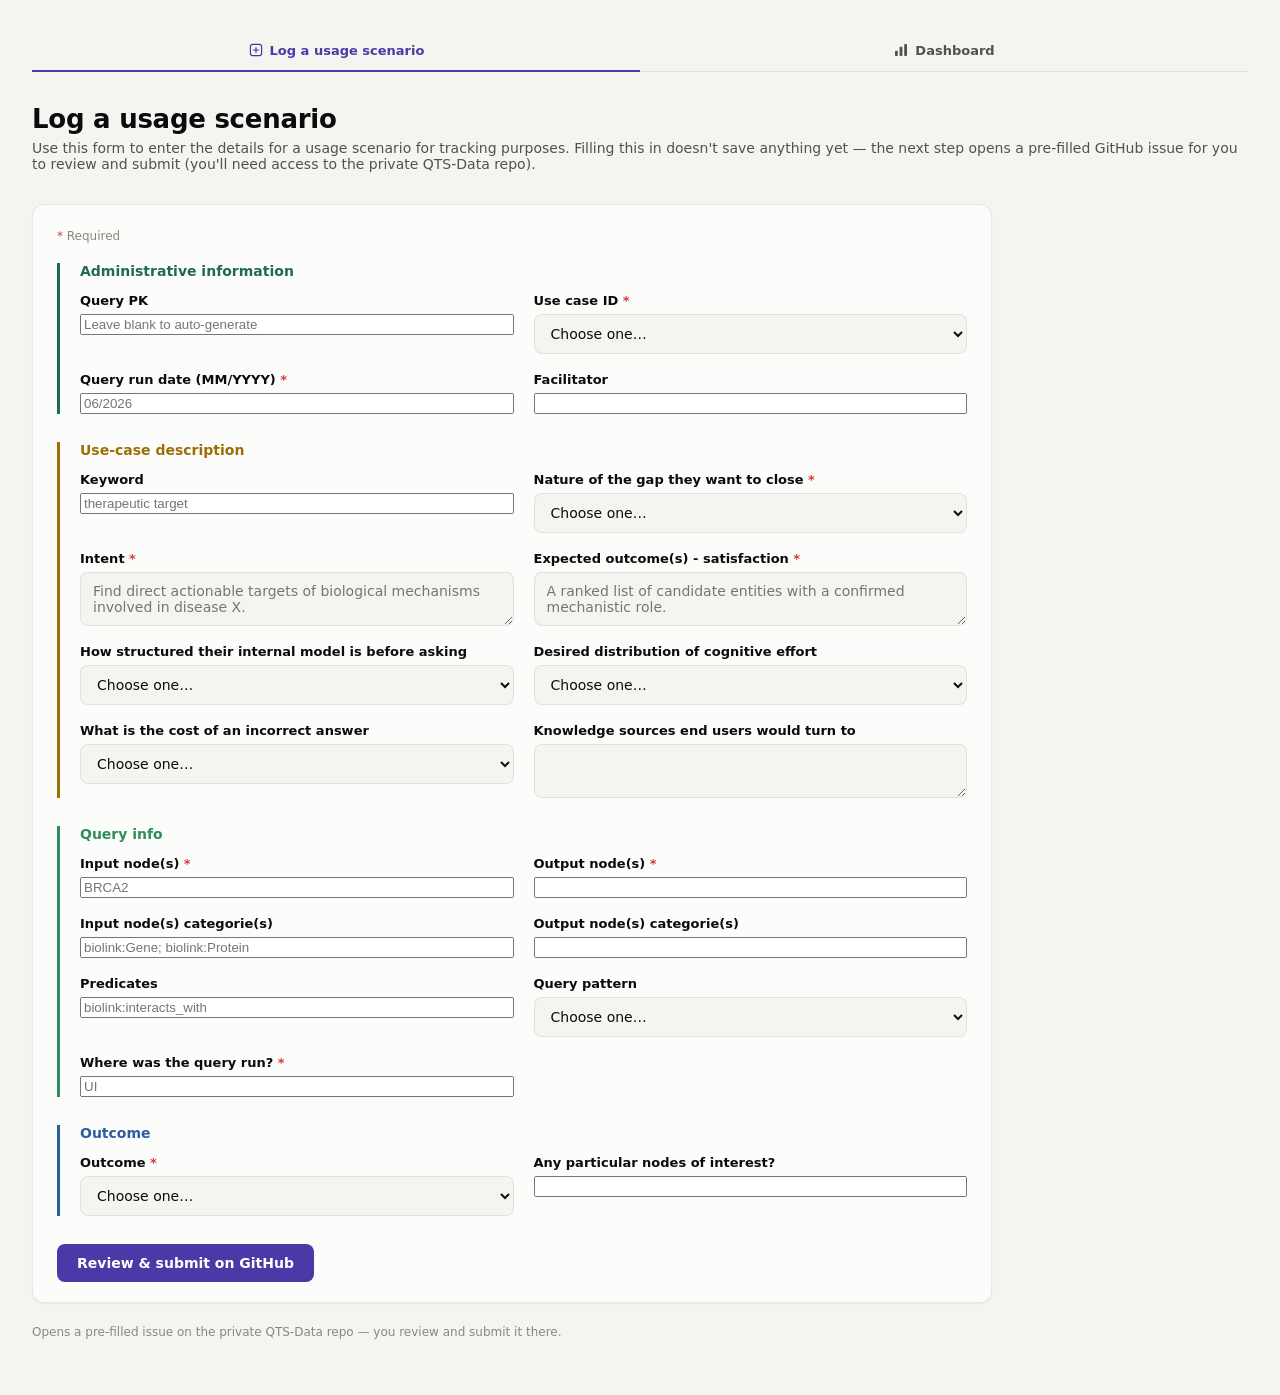
==== commit a71d03c0: "some fields to optional in the log scenario form" ====
--- a/docs/log-scenario.html
+++ b/docs/log-scenario.html
@@ -248,8 +248,8 @@
 
             <div id="outcome-followups" hidden>
               <p class="form-section-note">
-                The fields below are about what went wrong — fill them in since the
-                outcome above wasn't fully successful.
+                The fields below are about what went wrong — fill in whatever
+                applies, since the outcome above wasn't fully successful.
               </p>
 
               <div class="form-field">
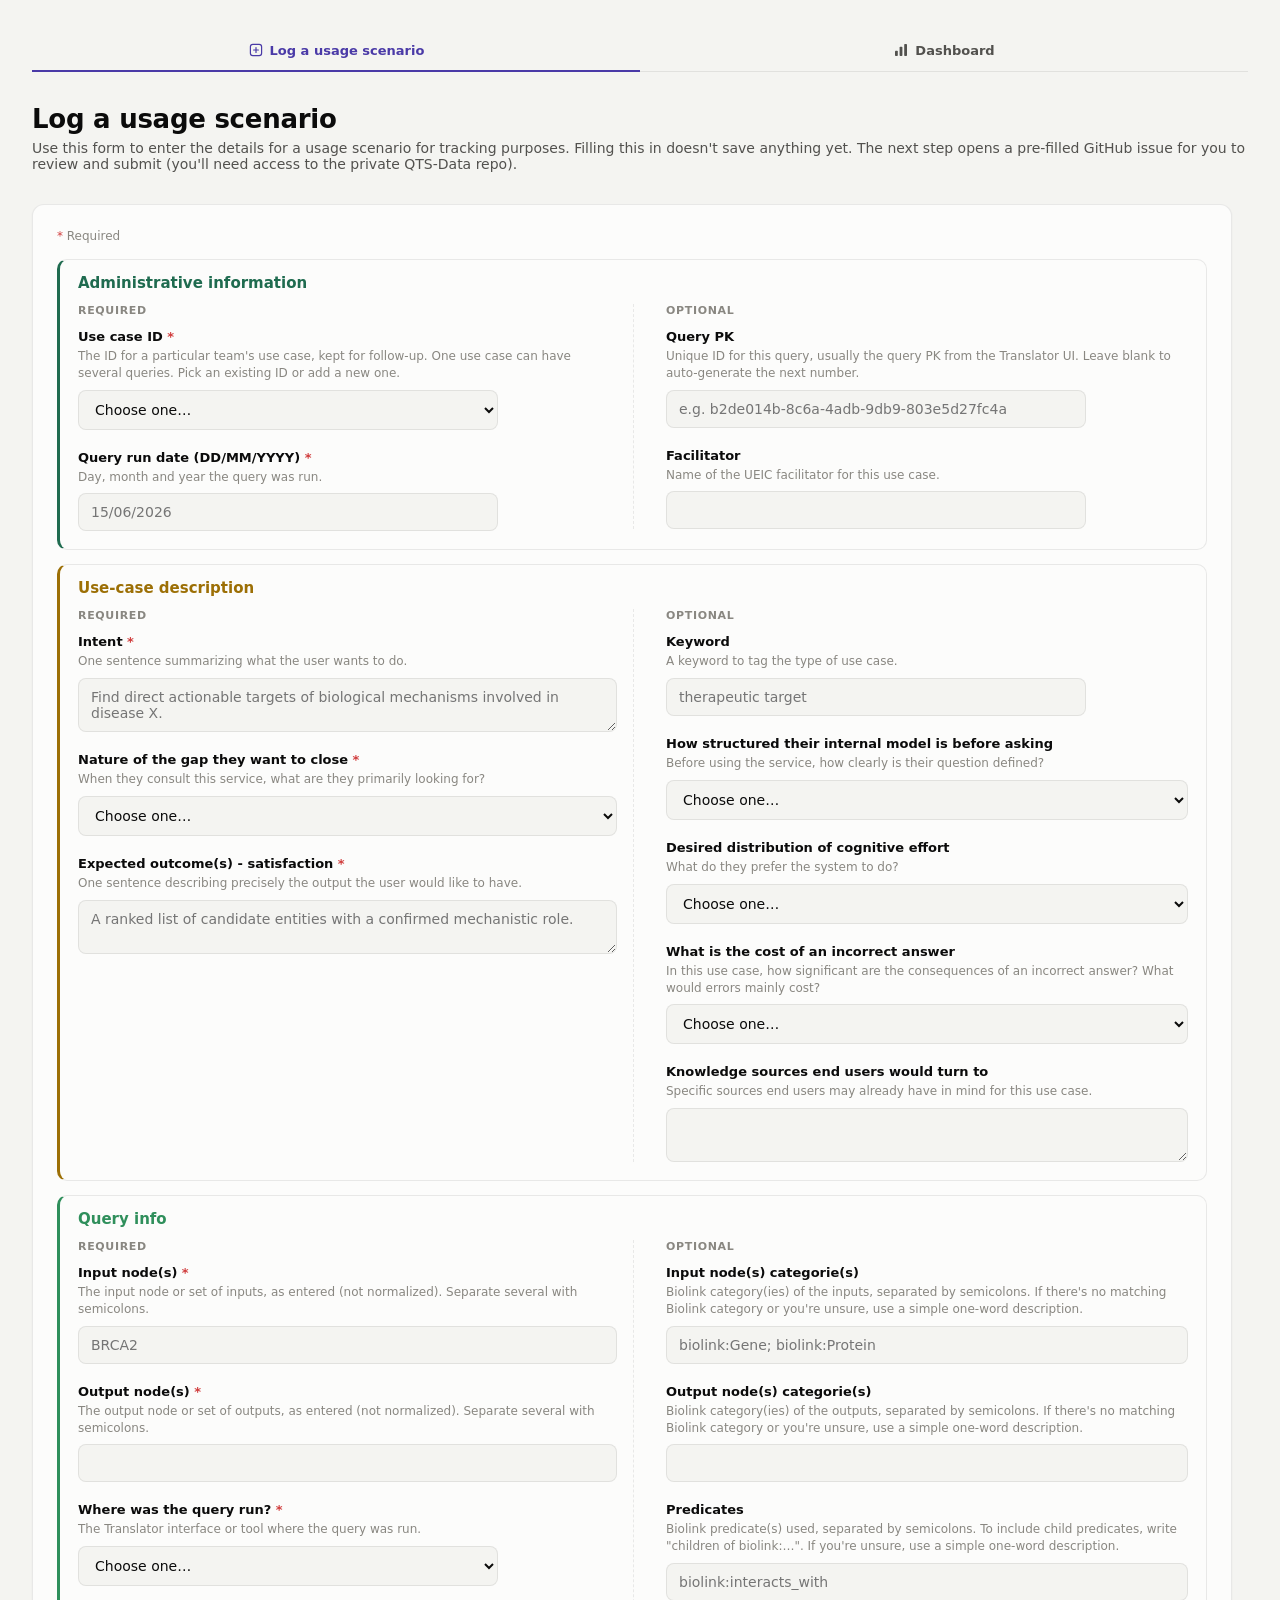
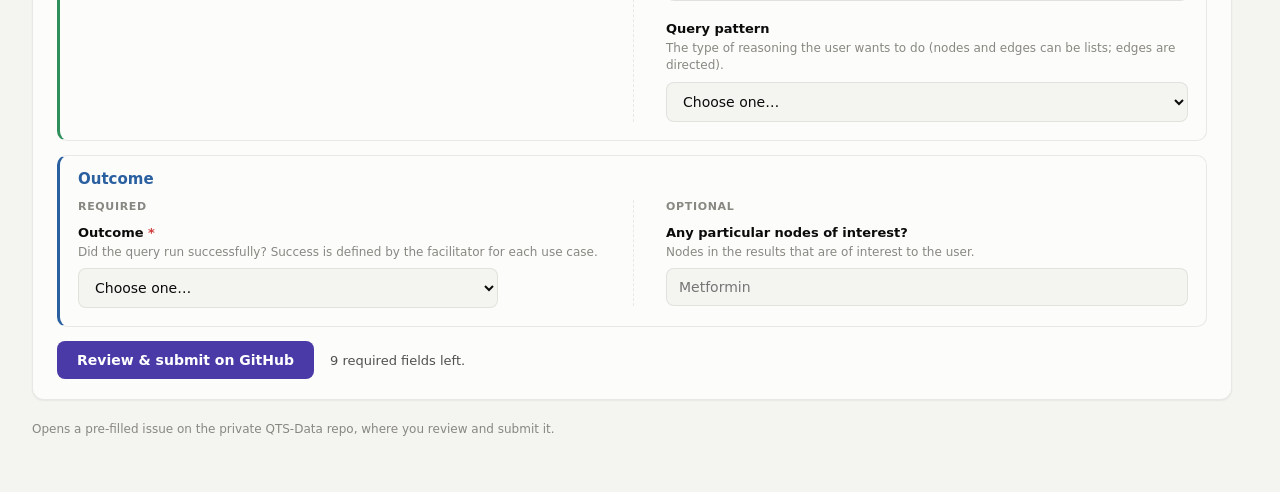
==== commit c2e715e6: "🚀updates dashboard and form" ====
--- a/docs/log-scenario.html
+++ b/docs/log-scenario.html
@@ -3,7 +3,7 @@
 <head>
   <meta charset="utf-8" />
   <meta name="viewport" content="width=device-width, initial-scale=1" />
-  <title>Log a Usage Scenario — QTS Dashboard</title>
+  <title>Log a Usage Scenario · QTS Dashboard</title>
   <link rel="stylesheet" href="style.css" />
 </head>
 <body>
@@ -30,7 +30,7 @@
       <h1>Log a usage scenario</h1>
       <p class="subtitle">
         Use this form to enter the details for a usage scenario for tracking purposes.
-        Filling this in doesn't save anything yet — the next step opens a pre-filled
+        Filling this in doesn't save anything yet. The next step opens a pre-filled
         GitHub issue for you to review and submit (you'll need access to the private
         QTS-Data repo).
       </p>
@@ -40,255 +40,333 @@
       <form id="scenario-form" novalidate>
         <p class="form-required-note"><span class="required-mark">*</span> Required</p>
 
+        <!-- Required fields are on the left, optional on the right. -->
+
         <!-- Administrative information -->
-        <div class="form-section" style="border-left-color: var(--cat-admin)">
-          <h2 class="form-section-title" style="color: var(--cat-admin)">Administrative information</h2>
+        <section class="form-section" id="sec-admin" style="--section-color: var(--cat-admin)" aria-labelledby="sec-admin-title">
+          <h2 class="form-section-title" id="sec-admin-title">Administrative information</h2>
           <div class="form-section-fields">
 
-            <div class="form-field">
-              <label for="query_pk">Query PK</label>
-              <input
-                type="text"
-                id="query_pk"
-                name="query_pk"
-                placeholder="Leave blank to auto-generate"
-                pattern="^[A-Za-z0-9\-]+$"
-                title="Letters, numbers and hyphens only"
-              />
-            </div>
-
-            <!-- Neither control carries name="use_case_id": log-scenario.js
-                 sets that param from whichever one is in use. -->
-            <div class="form-field">
-              <label for="use_case_id_select">Use case ID</label>
-              <select id="use_case_id_select" required>
-                <option value="" disabled selected>Choose one…</option>
-                <option value="__new__">+ Add a new use case ID…</option>
-              </select>
-              <input type="text" id="use_case_id_new" placeholder="New use case ID, e.g. CATRAX-03" hidden />
-            </div>
-
-            <div class="form-field">
-              <label for="query_run_date">Query run date (MM/YYYY)</label>
-              <input
-                type="text"
-                id="query_run_date"
-                name="query_run_date"
-                required
-                placeholder="06/2026"
-                pattern="^(0[1-9]|1[0-2])/\d{4}$"
-              />
-            </div>
-
-            <div class="form-field">
-              <label for="facilitator">Facilitator</label>
-              <input type="text" id="facilitator" name="facilitator" />
+            <div class="form-col form-col-required">
+              <p class="form-col-label">Required</p>
+              <!-- Neither control carries name="use_case_id": log-scenario.js
+                   sets that param from whichever one is in use. -->
+              <div class="form-field">
+                <label for="use_case_id_select">Use case ID</label>
+                <p class="field-hint" id="use_case_id-hint">The ID for a particular team's use case, kept for follow-up. One use case can have several queries. Pick an existing ID or add a new one.</p>
+                <select id="use_case_id_select" class="input-short" aria-describedby="use_case_id-hint use_case_id-error" required>
+                  <option value="" disabled selected>Choose one…</option>
+                  <option value="__new__">+ Add a new use case ID…</option>
+                </select>
+                <input type="text" id="use_case_id_new" class="input-short" aria-describedby="use_case_id-hint use_case_id-error" placeholder="New use case ID, e.g. CATRAX-03" hidden />
+                <p class="field-error" id="use_case_id-error" hidden></p>
+              </div>
+
+              <div class="form-field">
+                <label for="query_run_date">Query run date (DD/MM/YYYY)</label>
+                <p class="field-hint" id="query_run_date-hint">Day, month and year the query was run.</p>
+                <input
+                  type="text"
+                  id="query_run_date" data-error="Use DD/MM/YYYY, e.g. 15/06/2026."
+                  name="query_run_date"
+                  class="input-short"
+                  aria-describedby="query_run_date-hint query_run_date-error"
+                  required
+                  placeholder="15/06/2026"
+                  pattern="^(0[1-9]|[12]\d|3[01])/(0[1-9]|1[0-2])/\d{4}$"
+                  title="Day, month and year as DD/MM/YYYY, e.g. 15/06/2026"
+                />
+                <p class="field-error" id="query_run_date-error" hidden></p>
+              </div>
+            </div>
+
+            <div class="form-col form-col-optional">
+              <p class="form-col-label">Optional</p>
+              <div class="form-field">
+                <label for="query_pk">Query PK</label>
+                <p class="field-hint" id="query_pk-hint">Unique ID for this query, usually the query PK from the Translator UI. Leave blank to auto-generate the next number.</p>
+                <input
+                  type="text"
+                  id="query_pk" data-error="Use only letters, numbers and hyphens."
+                  name="query_pk"
+                  class="input-short"
+                  aria-describedby="query_pk-hint query_pk-error"
+                  placeholder="e.g. b2de014b-8c6a-4adb-9db9-803e5d27fc4a"
+                  pattern="^[A-Za-z0-9\-]+$"
+                  title="Letters, numbers and hyphens only"
+                />
+                <p class="field-error" id="query_pk-error" hidden></p>
+              </div>
+
+              <div class="form-field">
+                <label for="facilitator">Facilitator</label>
+                <p class="field-hint" id="facilitator-hint">Name of the UEIC facilitator for this use case.</p>
+                <input type="text" id="facilitator" name="facilitator" class="input-short" aria-describedby="facilitator-hint" />
+              </div>
             </div>
 
           </div>
+        </section>
+
+        <!-- Use-case description -->
+        <section class="form-section" id="sec-usecase" style="--section-color: var(--cat-usecase)" aria-labelledby="sec-usecase-title">
+          <h2 class="form-section-title" id="sec-usecase-title">Use-case description</h2>
+          <div class="form-section-fields">
+
+            <div class="form-col form-col-required">
+              <p class="form-col-label">Required</p>
+              <div class="form-field">
+                <label for="intent">Intent</label>
+                <p class="field-hint" id="intent-hint">One sentence summarizing what the user wants to do.</p>
+                <textarea
+                  id="intent"
+                  name="intent"
+                  rows="2"
+                  aria-describedby="intent-hint intent-error"
+                  required
+                  placeholder="Find direct actionable targets of biological mechanisms involved in disease X."
+                ></textarea>
+                <p class="field-error" id="intent-error" hidden></p>
+              </div>
+
+              <div class="form-field">
+                <label for="nature_of_gap">Nature of the gap they want to close</label>
+                <p class="field-hint" id="nature_of_gap-hint">When they consult this service, what are they primarily looking for?</p>
+                <select id="nature_of_gap" name="nature_of_gap" aria-describedby="nature_of_gap-hint nature_of_gap-error" required>
+                  <option value="" disabled selected>Choose one…</option>
+                  <option value="0 - out of scope">0 - out of scope</option>
+                  <option value="1 - Information gap">1 - Information gap (specific data)</option>
+                  <option value="2 - Understanding gap">2 - Understanding gap (explanation of mechanisms)</option>
+                  <option value="3 - Decision gap">3 - Decision gap (help choosing between options)</option>
+                  <option value="4 - Production gap">4 - Production gap (help drafting or generating content)</option>
+                  <option value="5 - Orientation gap">5 - Orientation gap (help reframing a problem)</option>
+                </select>
+                <p class="field-error" id="nature_of_gap-error" hidden></p>
+              </div>
+
+              <div class="form-field">
+                <label for="expected_outcome">Expected outcome(s) - satisfaction</label>
+                <p class="field-hint" id="expected_outcome-hint">One sentence describing precisely the output the user would like to have.</p>
+                <textarea
+                  id="expected_outcome"
+                  name="expected_outcome"
+                  rows="2"
+                  aria-describedby="expected_outcome-hint expected_outcome-error"
+                  required
+                  placeholder="A ranked list of candidate entities with a confirmed mechanistic role."
+                ></textarea>
+                <p class="field-error" id="expected_outcome-error" hidden></p>
+              </div>
+            </div>
+
+            <div class="form-col form-col-optional">
+              <p class="form-col-label">Optional</p>
+              <div class="form-field">
+                <label for="keyword">Keyword</label>
+                <p class="field-hint" id="keyword-hint">A keyword to tag the type of use case.</p>
+                <input type="text" id="keyword" name="keyword" class="input-short" aria-describedby="keyword-hint" placeholder="therapeutic target" />
+              </div>
+
+              <div class="form-field">
+                <label for="internal_model_structure">How structured their internal model is before asking</label>
+                <p class="field-hint" id="internal_model_structure-hint">Before using the service, how clearly is their question defined?</p>
+                <select id="internal_model_structure" name="internal_model_structure" aria-describedby="internal_model_structure-hint">
+                  <option value="" selected>Choose one…</option>
+                  <option value="1 - Undefined">1 - Undefined (no specific aim formulated)</option>
+                  <option value="2 - Broad">2 - Broad (exploring a topic)</option>
+                  <option value="3 - Structured">3 - Structured (refining a specific question)</option>
+                  <option value="4 - Constrained">4 - Constrained (answering a question given a specific context or knowledge)</option>
+                  <option value="5 - Hypothesis-driven">5 - Hypothesis-driven (testing a defined hypothesis)</option>
+                </select>
+              </div>
+
+              <div class="form-field">
+                <label for="cognitive_effort">Desired distribution of cognitive effort</label>
+                <p class="field-hint" id="cognitive_effort-hint">What do they prefer the system to do?</p>
+                <select id="cognitive_effort" name="cognitive_effort" aria-describedby="cognitive_effort-hint">
+                  <option value="" selected>Choose one…</option>
+                  <option value="1 - Stimulus only">1 - Stimulus only (stimulate thinking: "show me what's there to help me think")</option>
+                  <option value="2 - Co-thinking">2 - Co-thinking (exploration: "respond to what I want as I interact")</option>
+                  <option value="3 - Guided support">3 - Guided support (step by step: "guide me to the next step and explain why")</option>
+                  <option value="4 - Delegated reasoning">4 - Delegated reasoning (full analysis: "give me summaries of the findings")</option>
+                  <option value="5 - Full delegation">5 - Full delegation (direct recommendation: "a quick, possible answer")</option>
+                </select>
+              </div>
+
+              <div class="form-field">
+                <label for="cost_of_error">What is the cost of an incorrect answer</label>
+                <p class="field-hint" id="cost_of_error-hint">In this use case, how significant are the consequences of an incorrect answer? What would errors mainly cost?</p>
+                <select id="cost_of_error" name="cost_of_error" aria-describedby="cost_of_error-hint">
+                  <option value="" selected>Choose one…</option>
+                  <option value="1 - Low">1 - Low (nothing)</option>
+                  <option value="2 - Moderate">2 - Moderate (time)</option>
+                  <option value="3 - Practical impact">3 - Practical impact (resources)</option>
+                  <option value="4 - High consequence">4 - High consequence (publication or communication quality)</option>
+                  <option value="5 - Critical/irreversible">5 - Critical/irreversible (regulatory compliance or animal safety)</option>
+                </select>
+              </div>
+
+              <div class="form-field">
+                <label for="knowledge_sources">Knowledge sources end users would turn to</label>
+                <p class="field-hint" id="knowledge_sources-hint">Specific sources end users may already have in mind for this use case.</p>
+                <textarea id="knowledge_sources" name="knowledge_sources" rows="2" aria-describedby="knowledge_sources-hint"></textarea>
+              </div>
+            </div>
+
+          </div>
+        </section>
+
+        <!-- Query info -->
+        <section class="form-section" id="sec-query" style="--section-color: var(--cat-query)" aria-labelledby="sec-query-title">
+          <h2 class="form-section-title" id="sec-query-title">Query info</h2>
+          <div class="form-section-fields">
+
+            <div class="form-col form-col-required">
+              <p class="form-col-label">Required</p>
+              <div class="form-field">
+                <label for="input_nodes">Input node(s)</label>
+                <p class="field-hint" id="input_nodes-hint">The input node or set of inputs, as entered (not normalized). Separate several with semicolons.</p>
+                <input type="text" id="input_nodes" name="input_nodes" aria-describedby="input_nodes-hint input_nodes-error" required placeholder="BRCA2" />
+                <p class="field-error" id="input_nodes-error" hidden></p>
+              </div>
+
+              <div class="form-field">
+                <label for="output_nodes">Output node(s)</label>
+                <p class="field-hint" id="output_nodes-hint">The output node or set of outputs, as entered (not normalized). Separate several with semicolons.</p>
+                <input type="text" id="output_nodes" name="output_nodes" aria-describedby="output_nodes-hint output_nodes-error" required />
+                <p class="field-error" id="output_nodes-error" hidden></p>
+              </div>
+
+              <div class="form-field">
+                <label for="where_run">Where was the query run?</label>
+                <p class="field-hint" id="where_run-hint">The Translator interface or tool where the query was run.</p>
+                <select id="where_run" name="where_run" class="input-short" aria-describedby="where_run-hint where_run-error" required>
+                  <option value="" disabled selected>Choose one…</option>
+                  <option value="UI">UI (Translator web interface)</option>
+                  <option value="ARAX">ARAX</option>
+                  <option value="TCT">TCT (Translator Component Toolkit notebook)</option>
+                </select>
+                <p class="field-error" id="where_run-error" hidden></p>
+              </div>
+            </div>
+
+            <div class="form-col form-col-optional">
+              <p class="form-col-label">Optional</p>
+              <div class="form-field">
+                <label for="input_node_categories">Input node(s) categorie(s)</label>
+                <p class="field-hint" id="input_node_categories-hint">Biolink category(ies) of the inputs, separated by semicolons. If there's no matching Biolink category or you're unsure, use a simple one-word description.</p>
+                <input type="text" id="input_node_categories" name="input_node_categories" aria-describedby="input_node_categories-hint" placeholder="biolink:Gene; biolink:Protein" />
+              </div>
+
+              <div class="form-field">
+                <label for="output_node_categories">Output node(s) categorie(s)</label>
+                <p class="field-hint" id="output_node_categories-hint">Biolink category(ies) of the outputs, separated by semicolons. If there's no matching Biolink category or you're unsure, use a simple one-word description.</p>
+                <input type="text" id="output_node_categories" name="output_node_categories" aria-describedby="output_node_categories-hint" />
+              </div>
+
+              <div class="form-field">
+                <label for="predicates">Predicates</label>
+                <p class="field-hint" id="predicates-hint">Biolink predicate(s) used, separated by semicolons. To include child predicates, write "children of biolink:…". If you're unsure, use a simple one-word description.</p>
+                <input type="text" id="predicates" name="predicates" aria-describedby="predicates-hint" placeholder="biolink:interacts_with" />
+              </div>
+
+              <div class="form-field">
+                <label for="query_pattern">Query pattern</label>
+                <p class="field-hint" id="query_pattern-hint">The type of reasoning the user wants to do (nodes and edges can be lists; edges are directed).</p>
+                <select id="query_pattern" name="query_pattern" aria-describedby="query_pattern-hint">
+                  <option value="" selected>Choose one…</option>
+                  <option value="1 - Deductive">1 - Deductive (from node X, edge j, find all nodes Y)</option>
+                  <option value="2 - Causal">2 - Causal (given node X, edge j, find all nodes Y)</option>
+                  <option value="3 - Mechanistic">3 - Mechanistic (Pathfinder: how can you explain the relationship between nodes X and Y?)</option>
+                  <option value="4 - Contextual">4 - Contextual (Neighborhood: what do we know about node X?)</option>
+                </select>
+              </div>
+            </div>
+
+          </div>
+        </section>
+
+        <!-- Outcome -->
+        <section class="form-section" id="sec-outcome" style="--section-color: var(--cat-outcome)" aria-labelledby="sec-outcome-title">
+          <h2 class="form-section-title" id="sec-outcome-title">Outcome</h2>
+          <div class="form-section-fields">
+
+            <div class="form-col form-col-required">
+              <p class="form-col-label">Required</p>
+              <div class="form-field">
+                <label for="outcome">Outcome</label>
+                <p class="field-hint" id="outcome-hint">Did the query run successfully? Success is defined by the facilitator for each use case.</p>
+                <select id="outcome" name="outcome" class="input-short" aria-describedby="outcome-hint outcome-error" required>
+                  <option value="" disabled selected>Choose one…</option>
+                  <option value="Y">Y (successful)</option>
+                  <option value="Partial">Partial (partly successful)</option>
+                  <option value="N">N (not successful)</option>
+                </select>
+                <p class="field-error" id="outcome-error" hidden></p>
+              </div>
+            </div>
+
+            <div class="form-col form-col-optional">
+              <p class="form-col-label">Optional</p>
+              <div class="form-field">
+                <label for="nodes_of_interest">Any particular nodes of interest?</label>
+                <p class="field-hint" id="nodes_of_interest-hint">Nodes in the results that are of interest to the user.</p>
+                <input type="text" id="nodes_of_interest" name="nodes_of_interest" aria-describedby="nodes_of_interest-hint" placeholder="Metformin" />
+              </div>
+
+              <div id="outcome-followups" hidden>
+                <p class="form-section-note">
+                  The outcome wasn't fully successful, so these fields about what
+                  went wrong are shown too. Fill in whatever applies.
+                </p>
+
+                <div class="form-field">
+                  <label for="nodes_of_non_interest">Any particular nodes of non interest (must not show)?</label>
+                  <p class="field-hint" id="nodes_of_non_interest-hint">Nodes that currently show up in the results but must not.</p>
+                  <input type="text" id="nodes_of_non_interest" name="nodes_of_non_interest" aria-describedby="nodes_of_non_interest-hint" placeholder="Water" />
+                </div>
+
+                <div class="form-field">
+                  <label for="explanation_of_need">Explanation of the need</label>
+                  <p class="field-hint" id="explanation_of_need-hint">A few words on what the user needs to complete the query.</p>
+                  <textarea id="explanation_of_need" name="explanation_of_need" rows="2" aria-describedby="explanation_of_need-hint" placeholder="display group of results"></textarea>
+                </div>
+
+                <div class="form-field">
+                  <label for="system_functioning_level">Translator system functioning level for need</label>
+                  <p class="field-hint" id="system_functioning_level-hint">The Translator level affected by the need or development.</p>
+                  <input type="text" id="system_functioning_level" name="system_functioning_level" class="input-short" aria-describedby="system_functioning_level-hint" placeholder="grouping" />
+                </div>
+
+                <div class="form-field">
+                  <label for="workaround_existing">Is a workaround existing? (indicate the development stage)</label>
+                  <p class="field-hint" id="workaround_existing-hint">Can the user get the expected outcome another way? Give the development stage, e.g. "in house" if a power user has their own version.</p>
+                  <input type="text" id="workaround_existing" name="workaround_existing" class="input-short" aria-describedby="workaround_existing-hint" placeholder="not implemented yet" />
+                </div>
+
+                <div class="form-field">
+                  <label for="github_issue_link">GitHub issue link</label>
+                  <p class="field-hint" id="github_issue_link-hint">Link to a separate GitHub issue (e.g. in the dev team's repo) tracking a problem, bug or enhancement found in this query. Not this submission's own issue. Leave blank if none.</p>
+                  <input type="url" id="github_issue_link" data-error="Enter a full link starting with https://." name="github_issue_link" aria-describedby="github_issue_link-hint github_issue_link-error" placeholder="https://github.com/…" />
+                  <p class="field-error" id="github_issue_link-error" hidden></p>
+                </div>
+              </div>
+            </div>
+
+          </div>
+        </section>
+
+        <div id="form-message" class="form-message" hidden></div>
+
+        <div class="submit-row">
+          <button type="submit" class="form-submit">Review &amp; submit on GitHub</button>
+          <p class="submit-summary" id="submit-summary" aria-live="polite"></p>
         </div>
-
-        <!-- Use-case description -->
-        <div class="form-section" style="border-left-color: var(--cat-usecase)">
-          <h2 class="form-section-title" style="color: var(--cat-usecase)">Use-case description</h2>
-          <div class="form-section-fields">
-
-            <div class="form-field">
-              <label for="keyword">Keyword</label>
-              <input type="text" id="keyword" name="keyword" placeholder="therapeutic target" />
-            </div>
-
-            <div class="form-field">
-              <label for="nature_of_gap">Nature of the gap they want to close</label>
-              <select id="nature_of_gap" name="nature_of_gap" required>
-                <option value="" disabled selected>Choose one…</option>
-                <option>0 - out of scope</option>
-                <option>1 - Information gap</option>
-                <option>2 - Understanding gap</option>
-                <option>3 - Decision gap</option>
-                <option>4 - Production gap</option>
-                <option>5 - Orientation gap</option>
-              </select>
-            </div>
-
-            <div class="form-field">
-              <label for="intent">Intent</label>
-              <textarea
-                id="intent"
-                name="intent"
-                rows="2"
-                required
-                placeholder="Find direct actionable targets of biological mechanisms involved in disease X."
-              ></textarea>
-            </div>
-
-            <div class="form-field">
-              <label for="expected_outcome">Expected outcome(s) - satisfaction</label>
-              <textarea
-                id="expected_outcome"
-                name="expected_outcome"
-                rows="2"
-                required
-                placeholder="A ranked list of candidate entities with a confirmed mechanistic role."
-              ></textarea>
-            </div>
-
-            <div class="form-field form-field-third">
-              <label for="internal_model_structure">How structured their internal model is before asking</label>
-              <select id="internal_model_structure" name="internal_model_structure">
-                <option value="" selected>Choose one…</option>
-                <option>1 - Undefined</option>
-                <option>2 - Broad</option>
-                <option>3 - Structured</option>
-                <option>4 - Constrained</option>
-                <option>5 - Hypothesis-driven</option>
-              </select>
-            </div>
-
-            <div class="form-field form-field-third">
-              <label for="cognitive_effort">Desired distribution of cognitive effort</label>
-              <select id="cognitive_effort" name="cognitive_effort">
-                <option value="" selected>Choose one…</option>
-                <option>1 - Stimulus only</option>
-                <option>2 - Co-thinking</option>
-                <option>3 - Guided support</option>
-                <option>4 - Delegated reasoning</option>
-                <option>5 - Full delegation</option>
-              </select>
-            </div>
-
-            <div class="form-field form-field-third">
-              <label for="cost_of_error">What is the cost of an incorrect answer</label>
-              <select id="cost_of_error" name="cost_of_error">
-                <option value="" selected>Choose one…</option>
-                <option>1 - Low</option>
-                <option>2 - Moderate</option>
-                <option>3 - Practical impact</option>
-                <option>4 - High consequence</option>
-                <option>5 - Critical/irreversible</option>
-              </select>
-            </div>
-
-            <div class="form-field form-field-full">
-              <label for="knowledge_sources">Knowledge sources end users would turn to</label>
-              <textarea id="knowledge_sources" name="knowledge_sources" rows="2"></textarea>
-            </div>
-
-          </div>
-        </div>
-
-        <!-- Query info -->
-        <div class="form-section" style="border-left-color: var(--cat-query)">
-          <h2 class="form-section-title" style="color: var(--cat-query)">Query info</h2>
-          <div class="form-section-fields">
-
-            <div class="form-field">
-              <label for="input_nodes">Input node(s)</label>
-              <input type="text" id="input_nodes" name="input_nodes" required placeholder="BRCA2" />
-            </div>
-
-            <div class="form-field">
-              <label for="output_nodes">Output node(s)</label>
-              <input type="text" id="output_nodes" name="output_nodes" required />
-            </div>
-
-            <div class="form-field form-field-third">
-              <label for="input_node_categories">Input node(s) categorie(s)</label>
-              <input type="text" id="input_node_categories" name="input_node_categories" placeholder="biolink:Gene; biolink:Protein" />
-            </div>
-
-            <div class="form-field form-field-third">
-              <label for="output_node_categories">Output node(s) categorie(s)</label>
-              <input type="text" id="output_node_categories" name="output_node_categories" />
-            </div>
-
-            <div class="form-field form-field-third">
-              <label for="predicates">Predicates</label>
-              <input type="text" id="predicates" name="predicates" placeholder="biolink:interacts_with" />
-            </div>
-
-            <div class="form-field">
-              <label for="query_pattern">Query pattern</label>
-              <select id="query_pattern" name="query_pattern">
-                <option value="" selected>Choose one…</option>
-                <option>1 - Deductive</option>
-                <option>2 - Causal</option>
-                <option>3 - Mechanistic</option>
-                <option>4 - Contextual</option>
-              </select>
-            </div>
-
-            <div class="form-field">
-              <label for="where_run">Where was the query run?</label>
-              <input type="text" id="where_run" name="where_run" required placeholder="UI" />
-            </div>
-
-          </div>
-        </div>
-
-        <!-- Outcome -->
-        <div class="form-section" style="border-left-color: var(--cat-outcome)">
-          <h2 class="form-section-title" style="color: var(--cat-outcome)">Outcome</h2>
-          <div class="form-section-fields">
-
-            <div class="form-field">
-              <label for="outcome">Outcome</label>
-              <select id="outcome" name="outcome" required>
-                <option value="" disabled selected>Choose one…</option>
-                <option>Y</option>
-                <option>Partial</option>
-                <option>N</option>
-              </select>
-            </div>
-
-            <div class="form-field">
-              <label for="nodes_of_interest">Any particular nodes of interest?</label>
-              <input type="text" id="nodes_of_interest" name="nodes_of_interest" />
-            </div>
-
-            <div id="outcome-followups" hidden>
-              <p class="form-section-note">
-                The fields below are about what went wrong — fill in whatever
-                applies, since the outcome above wasn't fully successful.
-              </p>
-
-              <div class="form-field">
-                <label for="nodes_of_non_interest">Any particular nodes of non interest (must not show)?</label>
-                <input type="text" id="nodes_of_non_interest" name="nodes_of_non_interest" />
-              </div>
-
-              <div class="form-field">
-                <label for="system_functioning_level">Translator system functioning level for need</label>
-                <input type="text" id="system_functioning_level" name="system_functioning_level" placeholder="grouping" />
-              </div>
-
-              <div class="form-field">
-                <label for="workaround_existing">Is a workaround existing? (indicate the development stage)</label>
-                <input type="text" id="workaround_existing" name="workaround_existing" placeholder="not implemented yet" />
-              </div>
-
-              <div class="form-field">
-                <label for="github_issue_link">GitHub issue link (separate dev-team issue, not this submission)</label>
-                <input type="url" id="github_issue_link" name="github_issue_link" placeholder="https://github.com/…" />
-              </div>
-
-              <div class="form-field form-field-full">
-                <label for="explanation_of_need">Explanation of the need</label>
-                <textarea id="explanation_of_need" name="explanation_of_need" rows="2"></textarea>
-              </div>
-            </div>
-
-          </div>
-        </div>
-
-        <div id="form-message" class="form-message" hidden></div>
-
-        <button type="submit" class="form-submit">Review &amp; submit on GitHub</button>
       </form>
     </section>
 
     <footer class="page-footer">
-      <span>Opens a pre-filled issue on the private QTS-Data repo — you review and submit it there.</span>
+      <span>Opens a pre-filled issue on the private QTS-Data repo, where you review and submit it.</span>
     </footer>
   </main>
 
--- a/docs/style.css
+++ b/docs/style.css
@@ -31,27 +31,36 @@
   --cat-usecase: #9c6f05;
   --cat-query: #2f8f5b;
   --cat-outcome: #2a5fa0;
-  /* Diverging blue <-> red with a neutral gray midpoint (cost of an
-     incorrect answer: Low ... Critical). Each arm validated as a one-hue
-     ordinal ramp with the dataviz skill's validator, per mode. */
-  --diverging-1: #256abf;
-  --diverging-2: #86b6ef;
-  --diverging-3: #d6d5ce;
-  --diverging-4: #f09a99;
-  --diverging-5: #d13f3e;
-  /* Heatmap: 5 steps of the brand purple mixed toward the surface, few ->
-     many, with the label ink that stays legible on each step. Defined via
-     var() so they follow --series-1/--surface-1 into dark mode. */
-  --heat-1: color-mix(in srgb, var(--series-1) 20%, var(--surface-1));
-  --heat-2: color-mix(in srgb, var(--series-1) 40%, var(--surface-1));
-  --heat-3: color-mix(in srgb, var(--series-1) 60%, var(--surface-1));
-  --heat-4: color-mix(in srgb, var(--series-1) 80%, var(--surface-1));
-  --heat-5: var(--series-1);
-  --heat-1-text: var(--text-primary);
-  --heat-2-text: var(--text-primary);
-  --heat-3-text: #ffffff;
-  --heat-4-text: #ffffff;
-  --heat-5-text: #ffffff;
+  /* One 5-step purple ordinal scale (few -> many) for the heatmap, with the label ink that
+     stays legible on each step. Validated with the dataviz skill's checker
+     (--ordinal) against this mode's surface; the lightest step clears 2:1. */
+  --seq-1: #b1abd8;
+  --seq-2: #8e84c7;
+  --seq-3: #6a5db6;
+  --seq-4: #4a3aa7;
+  --seq-5: #352b7c;
+  --seq-1-text: #0b0b0b;
+  --seq-2-text: #0b0b0b;
+  --seq-3-text: #ffffff;
+  --seq-4-text: #ffffff;
+  --seq-5-text: #ffffff;
+  /* Cost of an incorrect answer: Low = yellow ... Critical/irreversible =
+     deep red, with a distinct hue for each level in between (orange, red,
+     purple) so any one level can be named at a glance even when its
+     neighbours are missing from a row. Validated all-pairs with the
+     dataviz skill's checker (colour-blind and normal-vision separation
+     both pass); the pale yellow end is below 3:1 against the card, so
+     every segment carries a printed % and .sev-1 gets a thin edge. */
+  --sev-1: #f6d24f;
+  --sev-2: #ec8322;
+  --sev-3: #d0352c;
+  --sev-4: #8e3a9c;
+  --sev-5: #690006;
+  --sev-1-text: #0b0b0b;
+  --sev-2-text: #0b0b0b;
+  --sev-3-text: #ffffff;
+  --sev-4-text: #ffffff;
+  --sev-5-text: #ffffff;
   /* Pie slices (where run, query pattern): categorical, fixed order, never
      cycled -- a 5th+ category folds into a gray "Other". Validated all-pairs
      with the dataviz skill's checker (light: all pass; dark: CVD in the
@@ -85,21 +94,26 @@
     --cat-usecase: #e0b23e;
     --cat-query: #6bd99b;
     --cat-outcome: #7da8e0;
-    --diverging-1: #5598e7;
-    --diverging-2: #1c5cab;
-    --diverging-3: #4a4a46;
-    --diverging-4: #9e4544;
-    --diverging-5: #e66767;
-    --heat-1: color-mix(in srgb, var(--series-1) 20%, var(--surface-1));
-    --heat-2: color-mix(in srgb, var(--series-1) 40%, var(--surface-1));
-    --heat-3: color-mix(in srgb, var(--series-1) 60%, var(--surface-1));
-    --heat-4: color-mix(in srgb, var(--series-1) 80%, var(--surface-1));
-    --heat-5: var(--series-1);
-    --heat-1-text: #ffffff;
-    --heat-2-text: #ffffff;
-    --heat-3-text: #ffffff;
-    --heat-4-text: #0b0b0b;
-    --heat-5-text: #0b0b0b;
+    --seq-1: #4f4a77;
+    --seq-2: #635c9a;
+    --seq-3: #7870bf;
+    --seq-4: #9085e9;
+    --seq-5: #b7aff3;
+    --seq-1-text: #ffffff;
+    --seq-2-text: #ffffff;
+    --seq-3-text: #ffffff;
+    --seq-4-text: #0b0b0b;
+    --seq-5-text: #0b0b0b;
+    --sev-1: #f6d24f;
+    --sev-2: #ee8a26;
+    --sev-3: #de4433;
+    --sev-4: #b679d4;
+    --sev-5: #8f0f19;
+    --sev-1-text: #0b0b0b;
+    --sev-2-text: #0b0b0b;
+    --sev-3-text: #0b0b0b;
+    --sev-4-text: #0b0b0b;
+    --sev-5-text: #ffffff;
     --pie-1: #9085e9;
     --pie-2: #c98500;
     --pie-3: #008300;
@@ -279,8 +293,8 @@
   grid-column: 1 / -1;
 }
 
-/* A full-width row holding three compact cards (the two pies + the
-   keyword cloud). */
+/* A full-width row holding three compact cards (gap ranking, query pattern
+   pie, keyword cloud). */
 .chart-row-3 {
   display: grid;
   grid-template-columns: repeat(3, minmax(0, 1fr));
@@ -332,8 +346,7 @@
   padding: 24px 0;
 }
 
-#chart-container,
-#outcome-container {
+#chart-container {
   display: flex;
   flex-direction: column;
   gap: 4px;
@@ -351,6 +364,12 @@
 
 .bar-row {
   grid-template-columns: 22px minmax(0, 160px) 1fr 40px 44px;
+}
+
+/* A third-width card has less room, so the label column gives way first
+   (long labels already truncate with a tooltip). */
+.chart-row-3 .bar-row {
+  grid-template-columns: 22px minmax(0, 130px) 1fr 32px 40px;
 }
 
 /* No rank column — outcome is a fixed 3-state scale, not ranked by count. */
@@ -516,7 +535,7 @@
 }
 
 .stacked-track {
-  height: 20px;
+  height: 22px;
   border-radius: 6px;
   display: flex;
   gap: 2px; /* the surface-color gap between segments */
@@ -526,6 +545,30 @@
 .stacked-segment {
   height: 100%;
   cursor: pointer;
+  display: flex;
+  align-items: center;
+  justify-content: center;
+  overflow: hidden;
+  min-width: 0;
+}
+
+/* % printed on a segment (cost and outcome-by-platform charts). Ink comes
+   from the segment's own fill class so it stays legible on every step. */
+.stacked-pct {
+  font-size: 11px;
+  font-weight: 700;
+  line-height: 1;
+  white-space: nowrap;
+  pointer-events: none;
+}
+
+.bar-fill-good,
+.bar-fill-warning {
+  color: #0b0b0b;
+}
+
+.bar-fill-critical {
+  color: #ffffff;
 }
 
 .stacked-segment:focus-visible {
@@ -553,93 +596,24 @@
   background: var(--status-critical);
 }
 
-.stacked-total {
-  font-size: 13px;
-  font-weight: 600;
-  color: var(--text-primary);
-  font-variant-numeric: tabular-nums;
-  text-align: right;
-}
-
-/* ---------- Diverging chart (cost of an incorrect answer) ---------- */
-
-.diverging-1 { background: var(--diverging-1); }
-.diverging-2 { background: var(--diverging-2); }
-.diverging-3 { background: var(--diverging-3); }
-.diverging-4 { background: var(--diverging-4); }
-.diverging-5 { background: var(--diverging-5); }
-
-.diverging-rows {
-  display: flex;
-  flex-direction: column;
-  gap: 4px;
-}
-
-.diverging-row {
-  display: grid;
-  grid-template-columns: minmax(0, 160px) 1fr 40px;
-  align-items: center;
-  gap: 12px;
-  padding: 7px 8px;
-  border-radius: 8px;
-}
-
-.diverging-row:hover {
-  background: color-mix(in srgb, var(--series-1) 6%, transparent);
-}
-
-/* The overall row sits apart from the per-gap rows below it. */
-.diverging-row-overall {
+/* The "All queries" row sits apart from the per-gap rows below it. */
+.stacked-row-overall {
   border-bottom: 1px solid var(--gridline);
   border-radius: 8px 8px 0 0;
   padding-bottom: 11px;
   margin-bottom: 4px;
 }
 
-.diverging-row-overall .stacked-label {
+.stacked-row-overall .stacked-label {
   font-weight: 700;
 }
 
-.diverging-track {
-  display: grid;
-  grid-template-columns: 1fr 1fr;
-  height: 20px;
-  /* the center line every row diverges from */
-  background: linear-gradient(var(--baseline), var(--baseline)) center / 1px 100% no-repeat;
-}
-
-.diverging-half {
-  display: flex;
-  gap: 2px; /* the surface-color gap between segments */
-  height: 100%;
-}
-
-.diverging-half-left {
-  justify-content: flex-end;
-  padding-right: 1px;
-}
-
-.diverging-half-right {
-  padding-left: 1px;
-}
-
-.diverging-segment {
-  height: 100%;
-  cursor: pointer;
-}
-
-.diverging-segment:focus-visible {
-  outline: 2px solid var(--text-primary);
-  outline-offset: -2px;
-}
-
-/* Rounded only at each bar's outer ends -- the center stays square. */
-.diverging-half-left .diverging-segment:first-child {
-  border-radius: 6px 0 0 6px;
-}
-
-.diverging-half-right .diverging-segment:last-child {
-  border-radius: 0 6px 6px 0;
+.stacked-total {
+  font-size: 13px;
+  font-weight: 600;
+  color: var(--text-primary);
+  font-variant-numeric: tabular-nums;
+  text-align: right;
 }
 
 .chart-note {
@@ -700,11 +674,16 @@
   cursor: pointer;
 }
 
-.heat-1 { background: var(--heat-1); color: var(--heat-1-text); }
-.heat-2 { background: var(--heat-2); color: var(--heat-2-text); }
-.heat-3 { background: var(--heat-3); color: var(--heat-3-text); }
-.heat-4 { background: var(--heat-4); color: var(--heat-4-text); }
-.heat-5 { background: var(--heat-5); color: var(--heat-5-text); }
+.seq-1 { background: var(--seq-1); color: var(--seq-1-text); }
+.seq-2 { background: var(--seq-2); color: var(--seq-2-text); }
+.seq-3 { background: var(--seq-3); color: var(--seq-3-text); }
+.seq-4 { background: var(--seq-4); color: var(--seq-4-text); }
+.seq-5 { background: var(--seq-5); color: var(--seq-5-text); }
+.sev-1 { background: var(--sev-1); color: var(--sev-1-text); box-shadow: inset 0 0 0 1px rgba(0, 0, 0, 0.12); }
+.sev-2 { background: var(--sev-2); color: var(--sev-2-text); }
+.sev-3 { background: var(--sev-3); color: var(--sev-3-text); }
+.sev-4 { background: var(--sev-4); color: var(--sev-4-text); }
+.sev-5 { background: var(--sev-5); color: var(--sev-5-text); }
 
 .heat-legend {
   display: flex;
@@ -735,16 +714,23 @@
 
 /* ---------- Pie charts (where run, query pattern) ---------- */
 
+/* Pie with its legend beside it, so the pie can grow into the card's
+   width instead of leaving empty space around a small circle. Wraps to
+   pie-above-legend when the card is too narrow for both. */
 .pie-chart {
   display: flex;
-  flex-direction: column;
-  align-items: center;
-  gap: 18px;
+  flex-wrap: wrap;
+  align-items: center;
+  justify-content: center;
+  gap: 18px 24px;
+  flex: 1;
+  padding-top: 8px;
 }
 
 .pie-svg {
-  width: 160px;
-  height: 160px;
+  width: clamp(150px, 48%, 240px);
+  height: auto;
+  aspect-ratio: 1;
   display: block;
 }
 
@@ -767,8 +753,9 @@
 .pie-legend {
   display: flex;
   flex-direction: column;
-  gap: 6px;
-  width: 100%;
+  gap: 8px;
+  flex: 1 1 150px;
+  min-width: 0;
 }
 
 .pie-legend-item {
@@ -925,73 +912,87 @@
 /* ---------- Form (log-scenario.html) ---------- */
 
 .form-card {
-  max-width: 960px;
-}
-
+  max-width: 1200px;
+}
+
+/* Each section is a collapsible <details>, filled in one at a time (see
+   log-scenario.js). --section-color is set inline per section. */
 .form-section {
-  border-left: 3px solid transparent;
-  padding-left: 20px;
-  margin-bottom: 28px;
+  border: 1px solid var(--border);
+  border-left: 3px solid var(--section-color);
+  border-radius: 10px;
+  margin-bottom: 14px;
+  background: var(--surface-1);
 }
 
 .form-section-title {
-  font-size: 14px;
+  font-size: 15px;
   font-weight: 700;
-  margin: 0 0 14px;
+  color: var(--section-color);
+  margin: 0;
+  padding: 14px 18px 8px;
 }
 
 .form-section-note {
   font-size: 12px;
   color: var(--text-muted);
-  margin: -8px 0 16px;
-  grid-column: 1 / -1;
-}
-
-/* A 6-column base grid so rows of 2 or 3 fields both land evenly: a plain
-   .form-field spans half a row (3/6, the default); .form-field-third spans
-   a third (2/6, for 3-up rows); .form-field-full spans the whole row. */
+  margin: 4px 0 0;
+}
+
+/* Two columns per section: required fields on the left, optional on the
+   right, so filling in the basics is one pass down the left. Stacks on
+   narrow screens (required first). */
 .form-section-fields {
   display: grid;
-  grid-template-columns: repeat(6, minmax(0, 1fr));
-  gap: 18px 20px;
+  grid-template-columns: 1fr 1fr;
+  gap: 20px 32px;
+  align-items: start;
+  padding: 4px 18px 18px;
+}
+
+.form-col {
+  display: flex;
+  flex-direction: column;
+  gap: 20px;
+  min-width: 0;
+}
+
+.form-col-optional {
+  border-left: 1px dashed var(--border);
+  padding-left: 32px;
+  margin-left: -16px;
+}
+
+.form-col-label {
+  font-size: 11px;
+  font-weight: 700;
+  letter-spacing: 0.06em;
+  text-transform: uppercase;
+  color: var(--text-muted);
+  margin: 0 0 -8px;
 }
 
 @media (max-width: 860px) {
-  .form-section-fields {
-    grid-template-columns: repeat(2, minmax(0, 1fr));
-  }
-  .form-field-third {
-    grid-column: span 1;
-  }
-}
-
-@media (max-width: 520px) {
   .form-section-fields {
     grid-template-columns: 1fr;
   }
-  .form-field-third {
-    grid-column: span 1;
+
+  .form-col-optional {
+    border-left: none;
+    padding-left: 0;
+    margin-left: 0;
   }
 }
 
-.form-field-third {
-  grid-column: span 2;
-}
-
-.form-field-full {
-  grid-column: 1 / -1;
-}
-
-/* #outcome-followups wraps a group of conditional fields; when visible its
-   children need to participate directly in the parent .form-section-fields
-   grid (not sit in their own nested box). When JS sets [hidden], the
-   browser's own [hidden] { display: none } default takes over as normal. */
+/* #outcome-followups wraps the conditional "what went wrong" fields; when
+   visible they stack with the same spacing as every other field. */
 #outcome-followups:not([hidden]) {
-  display: contents;
+  display: flex;
+  flex-direction: column;
+  gap: 20px;
 }
 
 .form-field {
-  grid-column: span 3;
   display: flex;
   flex-direction: column;
   gap: 6px;
@@ -1003,9 +1004,67 @@
   color: var(--text-primary);
 }
 
+/* Shown under a field that needs fixing (log-scenario.js). */
+.field-error {
+  font-size: 12px;
+  line-height: 1.4;
+  font-weight: 600;
+  color: var(--status-critical);
+  margin: 0;
+}
+
+.field-error::before {
+  content: "⚠ ";
+}
+
+.form-field [aria-invalid="true"] {
+  border-color: var(--status-critical);
+}
+
+/* Submit button with a one-line "what's still left" beside it. */
+.submit-row {
+  display: flex;
+  flex-wrap: wrap;
+  align-items: center;
+  gap: 10px 16px;
+  margin-top: 6px;
+}
+
+.submit-row .form-submit {
+  margin-top: 0;
+}
+
+.submit-summary {
+  font-size: 13px;
+  color: var(--text-secondary);
+  margin: 0;
+  flex: 1 1 280px;
+}
+
+.submit-summary a {
+  color: var(--status-critical);
+  font-weight: 600;
+}
+
+.submit-summary.is-done {
+  color: var(--status-good);
+  font-weight: 600;
+}
+
+.submit-summary.is-done::before {
+  content: "✓ ";
+}
+
+.field-hint {
+  font-size: 12px;
+  line-height: 1.4;
+  color: var(--text-muted);
+  margin: -2px 0 2px;
+}
+
 /* Required marker, driven by the `required` attribute itself so fields that
-   log-scenario.js toggles (outcome follow-ups, the new use-case-ID box)
-   gain/lose it automatically. */
+   log-scenario.js toggles (the new use-case-ID box) gain/lose it
+   automatically. */
 .form-field:has(> :required:not([hidden])) > label::after {
   content: " *";
   color: var(--status-critical);
@@ -1018,9 +1077,10 @@
 .form-required-note {
   font-size: 12px;
   color: var(--text-muted);
-  margin: 0 0 20px;
-}
-
+  margin: 0 0 16px;
+}
+
+.form-field input,
 .form-field select,
 .form-field textarea {
   font: inherit;
@@ -1031,12 +1091,23 @@
   border-radius: 8px;
   padding: 10px 12px;
   resize: vertical;
-}
-
+  width: 100%;
+}
+
+/* Short answers (IDs, dates, names) don't need the full row. */
+.form-field .input-short {
+  max-width: 420px;
+}
+
+.form-field input:focus,
 .form-field select:focus,
 .form-field textarea:focus {
   outline: 2px solid var(--series-1);
   outline-offset: -1px;
+}
+
+.form-submit {
+  margin-top: 6px;
 }
 
 .form-checkbox-field {
